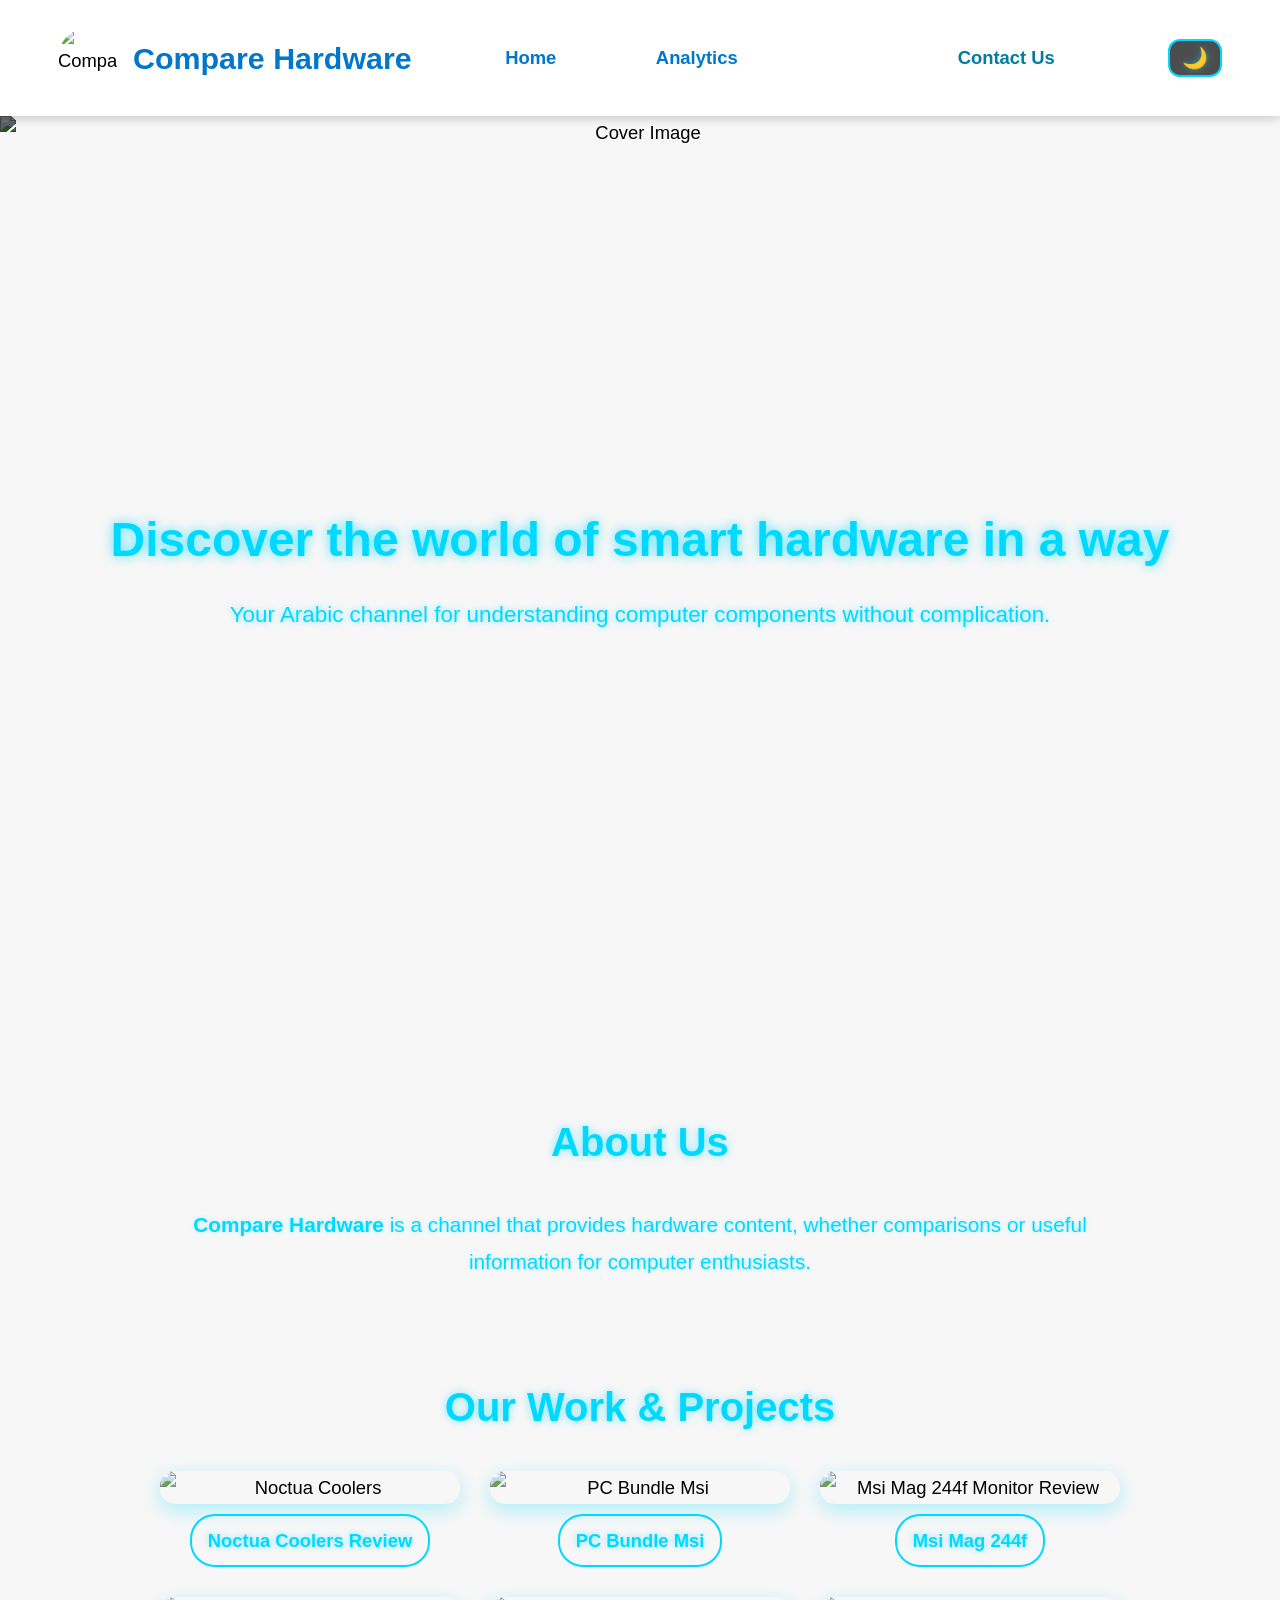
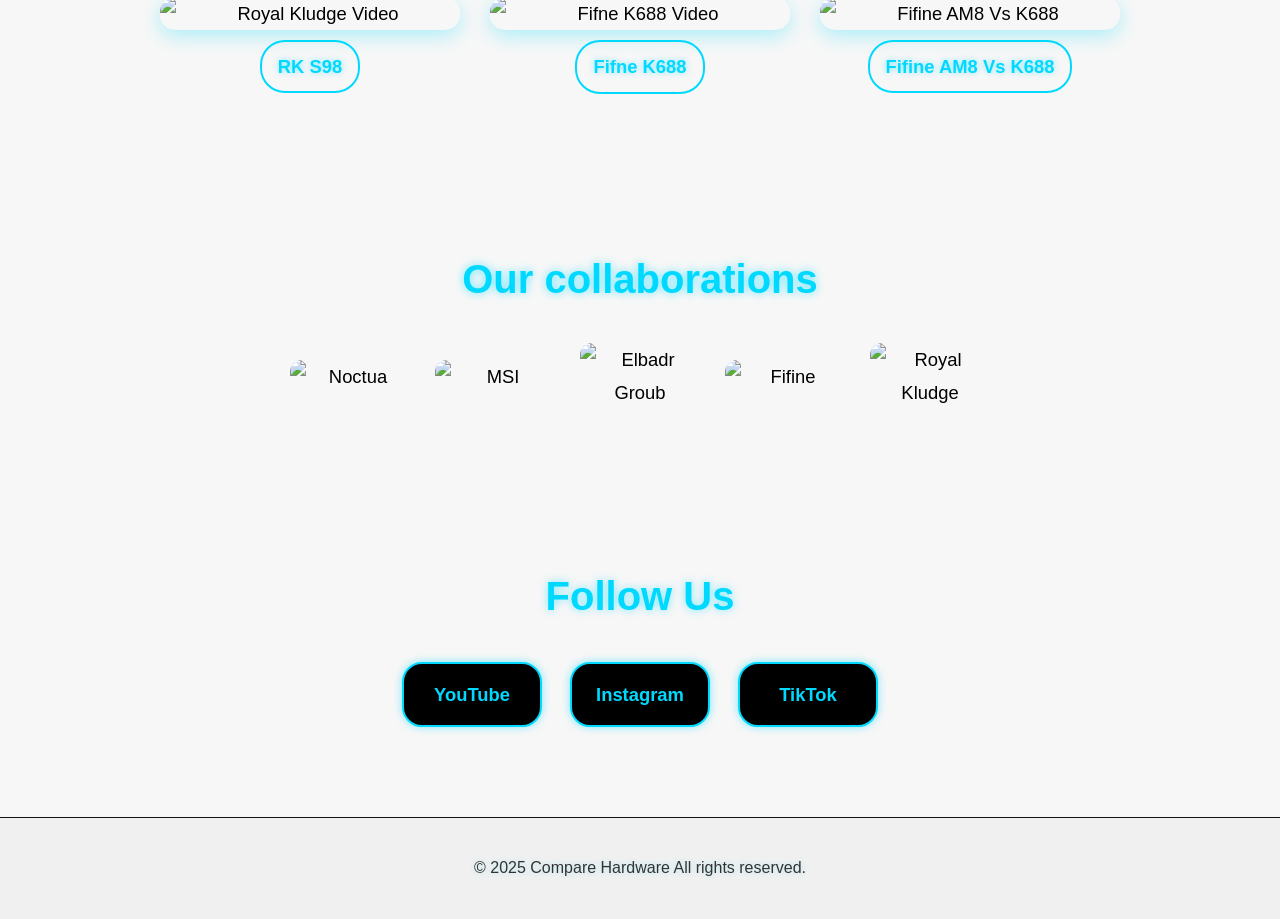
==== index.html @ 47e4a1ab "Add files via upload" ====
<!DOCTYPE html>
<html>
<head>
  <meta charset="UTF-8">
  <meta name="viewport" content="width=device-width, initial-scale=1.0">
  <title>Compare Hardware</title>
  <link rel="stylesheet" href="style.css">
  <style>
    /* Dropdown Contact Us */
    .dropdown {
      position: relative;
      display: inline-block;
      margin-left: 120px; /* نفس مسافة باقي الروابط */
    }
    .dropdown-content {
      display: none;
      position: absolute;
      background-color: rgba(0,0,0,0.85);
      min-width: 200px;
      box-shadow: 0 8px 16px rgba(0,0,0,0.4);
      border-radius: 10px;
      padding: 10px 0;
      z-index: 1000;
    }
    .dropdown-content a {
      color: #00d9ff;
      padding: 10px 20px;
      text-decoration: none;
      display: flex;
      align-items: center;
      gap: 10px;
      transition: all 0.3s ease;
    }
    .dropdown-content a:hover {
      background-color: #00d9ff;
      color: #000;
    }
    .dropdown:hover .dropdown-content {
      display: block;
    }

    /* Light / Dark Mode */
    #mode-toggle {
      cursor: pointer;
      margin-left: 20px;
      font-size: 1.3rem;
      padding: 5px 12px;
      border-radius: 12px;
      border: 2px solid #00d9ff;
      background-color: rgba(0,0,0,0.7);
      color: #00d9ff;
      transition: all 0.3s ease;
    }
    #mode-toggle:hover {
      background-color: #00d9ff;
      color: #000;
    }

    /* Light Mode Styles */
    .light-mode {
      background-color: #f7f7f7 !important;
      color: #000 !important;
    }
    .light-mode .header {
      background-color: rgba(255,255,255,0.9) !important;
      box-shadow: 0 2px 10px rgba(0,0,0,0.2);
    }
    .light-mode .header nav a {
      color: #0077cc !important;
      text-shadow: none;
    }
    .light-mode .header h1 {
      color: #0077cc !important;
      text-shadow: none;
    }
    .light-mode .dropdown-content {
      background-color: rgba(255,255,255,0.95);
    }
    .light-mode .dropdown-content a:hover {
      background-color: #0077cc;
      color: #fff;
    }
    .light-mode footer {
      background-color: #f0f0f0;
      color: #333;
    }

    /* Responsive adjustments */
    @media(max-width:768px){
      .header {
        flex-direction: column;
        gap: 15px;
        padding: 20px;
      }
      .header nav {
        display: flex;
        flex-direction: column;
        gap: 10px;
      }
      .dropdown {
        margin-left: 0;
      }
      #mode-toggle {
        margin-left: 0;
      }
    }
  </style>
</head>
<body>

<header class="header">
  <div class="logo">
    <img src="Imagess/channels4_profile.jpg" alt="Compare Hardware Logo">
    <h1>Compare Hardware</h1>
  </div>
  <nav>
    <a href="index.html">Home</a>
    <a href="analytics.html">Analytics</a>
    <div class="dropdown">
      <span class="dropbtn">Contact Us</span>
      <div class="dropdown-content">
        <a href="https://wa.me/201120597102" target="_blank">
          <img src="Imagess/pngimg.com - whatsapp_PNG6.png" alt="WhatsApp"> WhatsApp
        </a>
        <a href="mailto:magdyymaherr@gmail.com">
          <img src="Imagess/542689.png" alt="Email"> Email
        </a>
        <a href="tel:+201120597102">
          <img src="Imagess/phone-98.png" alt="Phone"> Call
        </a>
      </div>
    </div>
  </nav>
  <button id="mode-toggle" class="mode-btn">🌙</button>
</header>

<section class="hero">
  <img src="Imagess/channels4_banner.jpg" alt="Cover Image" class="cover-img">
  <div class="hero-text">
    <h2>Discover the world of smart hardware in a way</h2>
    <p>Your Arabic channel for understanding computer components without complication.</p>
  </div>
</section>

<section class="about">
  <h2>About Us</h2>
  <p>
    <strong>Compare Hardware</strong> is a channel that provides hardware content, whether comparisons or useful information for computer enthusiasts.
  </p>
</section>
<section class="projects">
  <h2>Our Work & Projects</h2>
  <div class="gallery">
    <div class="project-item">
      <img src="Imagess/حرارة-تحت-السيطرة.jpg" alt="Noctua Coolers">
      <a href="https://youtu.be/c8bX7pISLKI" target="_blank">Noctua Coolers Review</a>
    </div>
    <div class="project-item">
      <img src="Imagess/FFFF.jpg" alt="PC Bundle Msi">
      <a href="https://youtu.be/PKslaW9NR54" target="_blank">PC Bundle Msi</a>
    </div>
    <div class="project-item">
      <img src="Imagess/msi mag 244f Thumpnail 11.jpg" alt="Msi Mag 244f Monitor Review">
      <a href="https://youtu.be/Np-3DRmhLUI" target="_blank">Msi Mag 244f</a>
    </div>
    <div class="project-item">
      <img src="Imagess/maxresdefault.jpg" alt="Royal Kludge Video">
      <a href="https://youtu.be/F9cK16zt-Po" target="_blank">RK S98</a>
    </div>
    <div class="project-item">
      <img src="Imagess/maxresdefault (1).jpg" alt="Fifne K688 Video">
      <a href="https://youtu.be/rNYlW5Up06w" target="_blank">Fifne K688</a>
    </div>
      <div class="project-item">
      <img src="Imagess/Fifine thumpnail 3.jpg" alt="Fifine AM8 Vs K688">
      <a href="https://youtu.be/ByNqR_Uc88g" target="_blank">Fifine AM8 Vs K688</a>
    </div>
  </div>
</section>

<section class="sponsors">
  <h2>Our collaborations</h2>
  <div class="sponsor-logos">
    <img src="Imagess/Noctua_logo.jpg" alt="Noctua">
    <img src="Imagess/2019-msi-dragon-spirit-logo-digital_v_4c_w.png" alt="MSI">
    <img src="Imagess/271545670_3105337589732752_577-250x250.png" alt="Elbadr Groub">
    <img src="Imagess/unnamed-file.png" alt="Fifine">
    <img src="Imagess/Royal-Kludge-Logo-new.webp" alt="Royal Kludge">
  </div>
</section>

<section class="contact">
  <h2>Follow Us</h2>
  <div class="social-links">
    <a href="https://www.youtube.com/@Compare_Hardware" target="_blank">YouTube</a>
    <a href="https://www.instagram.com/compare_hardware" target="_blank">Instagram</a>
    <a href="https://www.tiktok.com/@compare_hardware" target="_blank">TikTok</a>
  </div>
</section>

<footer>
  <p>© 2025 Compare Hardware All rights reserved.</p>
</footer>

<script>
  const modeToggle = document.getElementById('mode-toggle');
  modeToggle.addEventListener('click', () => {
    document.body.classList.toggle('light-mode');
    modeToggle.textContent = document.body.classList.contains('light-mode') ? '🌞' : '🌙';
  });
  document.querySelectorAll("div").forEach((e)=>e.onclick = ()=> {if(window.location.hash) window.location.hash = ''});
</script>
<body class="light-mode">
</body>
</html>
---- style.css ----
/* ===================== عام ===================== */
* {
  margin: 0;
  padding: 0;
  box-sizing: border-box;
  font-family: "Montserrat", sans-serif;
  opacity: 0; /* عشان افكت الظهور */
  transform: translateY(20px);
  animation: fadeInUp 1s forwards;
}

body {
  background-color: #141414;
  color: #141414;
  line-height: 1.8;
  font-size: 1.15rem;
  transition: background-color 0.4s, color 0.4s;
}

/* ===================== Header ===================== */
.header {
  display: flex;
  align-items: center;
  justify-content: space-between;
  padding: 28px 58px;
  background-color: #141414;
  position: sticky;
  top: 0;
  z-index: 1000;
  box-shadow: 0 2px 10px #141414;
  flex-wrap: wrap;
}

.header .logo {
  display: flex;
  align-items: center;
  gap: 15px;
}

.header .logo img {
  width: 60px;
  height: 60px;
  border-radius: 50%;
  object-fit: cover;
}

.header h1 {
  font-weight: 800;
  font-size: 1.9rem;
  color: #00d9ff;
  text-shadow: 0 0 8px rgba(0,217,255,0.6);
}

.header nav {
  display: flex;
  align-items: center;
  gap: 100px; /* مسافة بين الروابط */
  flex-wrap: wrap;
}

.header nav a, 
.header .dropbtn {
  color: #00d9ff;
  text-decoration: none;
  font-weight: 600;
  position: relative;
  transition: color 0.3s ease;
  text-shadow: 0 0 6px rgba(0,217,255,0.6);
  cursor: pointer;
}

.header nav a::after,
.header .dropbtn::after {
  content: "";
  position: absolute;
  width: 0;
  height: 2px;
  left: 0;
  bottom: -5px;
  background-color: #00d9ff;
  transition: width 0.3s;
}

.header nav a:hover::after,
.header .dropbtn:hover::after {
  width: 100%;
}

/* ===================== Dropdown ===================== */
.dropdown {
  position: relative;
}

.dropdown-content {
  display: none;
  position: absolute;
  top: 35px;
  right: 0;
  background-color: rgba(0,0,0,0.9);
  min-width: 190px;
  border-radius: 10px;
  box-shadow: 0 4px 10px rgba(0,217,255,0.3);
  z-index: 10;
}

.dropdown-content a {
  color: #00d9ff;
  padding: 12px 16px;
  display: flex;
  align-items: center;
  text-decoration: none;
  transition: background 0.3s;
  font-weight: 500;
}

.dropdown-content a img {
  width: 20px;
  margin-right: 10px;
}

.dropdown-content a:hover {
  background-color: rgba(0,217,255,0.1);
}

.dropdown:hover .dropdown-content {
  display: block;
}

/* ===================== زر الوضع الليلي والفاتح ===================== */
.mode-btn {
  background: none;
  border: none;
  font-size: 22px;
  cursor: pointer;
  color: #00d9ff;
  text-shadow: 0 0 6px rgba(0,217,255,0.6);
  transition: transform 0.3s;
}

.mode-btn:hover {
  transform: scale(1.1);
}

/* Light Mode */
body.light-mode {
  background-color: #f9f9f9;
  color: #000;
}

body.light-mode .header {
  background-color: rgba(255,255,255,0.9);
  box-shadow: 0 2px 10px rgba(0,0,0,0.2);
}

body.light-mode .header h1 {
  color: #007ca1;
  text-shadow: none;
}

body.light-mode nav a,
body.light-mode .dropbtn {
  color: #007ca1;
  text-shadow: none;
}

body.light-mode .dropdown-content {
  background-color: #fff;
}

body.light-mode .dropdown-content a {
  color: #007ca1;
}

body.light-mode .dropdown-content a:hover {
  background-color: rgba(0,124,161,0.1);
}

/* ===================== Hero ===================== */
.hero {
  position: relative;
  height: 100vh;
  display: flex;
  justify-content: center;
  align-items: center;
  text-align: center;
  overflow: hidden;
}

.cover-img {
  width: 100vw;
  height: 100vh;
  object-fit: cover;
  filter: brightness(0.45);
  transition: transform 1.5s ease;
  animation: fadeIn 2s forwards 0.5s;
}

.hero-text {
  position: absolute;
  z-index: 2;
  padding: 0 20px;
}

.hero-text h2 {
  font-size: 3rem;
  font-weight: 800;
  color: #00d9ff;
  margin-bottom: 12px;
  text-shadow: 0 0 12px rgba(0,217,255,0.7);
}

.hero-text p {
  font-size: 1.4rem;
  color: #00d9ff;
  text-shadow: 0 0 6px rgba(0,217,255,0.5);
}

/* ===================== Home Sections ===================== */
.about, .projects, .contact {
  max-width: 1000px;
  margin: 90px auto;
  text-align: center;
  padding: 0 20px;
}

.about h2, .projects h2, .contact h2 {
  font-size: 2.5rem;
  color: #00d9ff;
  margin-bottom: 28px;
  text-shadow: 0 0 8px rgba(0,217,255,0.5);
}

.about p {
  font-size: 1.3rem;
  color: #00d9ff;
  text-shadow: 0 0 4px rgba(0,217,255,0.3);
}

/* ===================== Gallery ===================== */
.gallery {
  display: grid;
  grid-template-columns: repeat(auto-fit, minmax(300px, 1fr));
  gap: 30px;
  margin-top: 25px;
}

.gallery h3 {
  color: #00d9ff;
  text-align: center;
  font-size: 1.25rem;
  margin-bottom: 12px;
  text-shadow: 0 0 6px rgba(0,217,255,0.4);
}

.gallery img {
  width: 100%;
  border-radius: 15px;
  object-fit: cover;
  box-shadow: 0 6px 20px rgba(0,217,255,0.3);
  transition: transform 0.3s ease, box-shadow 0.3s ease;
  cursor: pointer;
  animation: fadeIn 1s forwards;
}

.gallery img:hover {
  transform: scale(1.06);
  box-shadow: 0 12px 30px rgba(0,217,255,0.6);
}

/* ===================== Projects Section ===================== */
.project-item {
  display: flex;
  flex-direction: column;
  align-items: center;
  gap: 10px;
}

.project-item a {
  color: #00d9ff;
  font-weight: 600;
  text-decoration: none;
  border: 2px solid #00d9ff;
  padding: 8px 16px;
  border-radius: 25px;
  transition: all 0.3s ease;
  text-shadow: 0 0 6px rgba(0,217,255,0.5);
}

.project-item a:hover {
  background-color: #00d9ff;
  color: #000;
}

/* ===================== Sponsors ===================== */
.sponsors {
  padding: 60px 20px;
  text-align: center;
}

.sponsors h2 {
  color: #00d9ff;
  text-align: center;
  font-size: 2.5rem;
  margin-bottom: 28px;
  text-shadow: 0 0 10px rgba(0,217,255,0.6);
}

.sponsor-logos {
  display: flex;
  justify-content: center;
  flex-wrap: wrap;
  gap: 25px;
  align-items: center;
}

.sponsor-logos img {
  width: 120px;
  border-radius: 12px;
  object-fit: contain;
  cursor: pointer;
  transition: transform 0.3s ease, box-shadow 0.3s ease;
  animation: fadeIn 1s forwards 0.3s;
}

.sponsor-logos img:hover {
  transform: scale(1.1);
  box-shadow: 0 10px 30px rgba(0,217,255,0.6);
}

/* ===================== Analytics ===================== */
.analytics {
  max-width: 1000px;
  margin: 80px auto;
  padding: 0 20px;
}

.analytics h2 {
  font-size: 3.6rem;
  color: #00d9ff;
  text-align: center;
  margin-bottom: 35px;
  text-shadow: 0 0 10px rgba(0,217,255,0.6);
}

.stats {
  display: flex;
  flex-wrap: wrap;
  justify-content: center;
  gap: 35px;
}

.stats .gallery {
  display: flex;
  flex-direction: column;
  align-items: center;
  gap: 15px;
}

.stats .gallery h3 {
  font-size: 1.8rem;
  text-shadow: 0 0 6px rgba(0,217,255,0.5);
}

.stats .gallery img {
  width: 500px;
  border-radius: 12px;
  box-shadow: 0 6px 20px rgba(0,217,255,0.4);
  transition: transform 0.3s ease, box-shadow 0.3s ease;
  cursor: pointer;
  animation: fadeIn 1s forwards 0.5s;
}

.stats .gallery img:hover {
  transform: scale(1.05);
  box-shadow: 0 12px 30px rgba(0,217,255,0.7);
}

/* ===================== Lightbox ===================== */
.gallery img, .stats .gallery img, .sponsor-logos img {
  cursor: pointer;
  transition: all 0.3s ease;
}

.lightbox {
  position: fixed;
  display: none;
  top: 0; left: 0;
  width: 100%;
  height: 100%;
  background: rgba(0,0,0,0.85);
  justify-content: center;
  align-items: center;
  z-index: 2000;
  padding: 20px;
}

.lightbox img {
  max-width: 90%;
  max-height: 90%;
  border-radius: 12px;
  align-self: flex-start;
}

.lightbox:target {
  display: flex;
}

/* ===================== Social Links ===================== */
.social-links {
  display: flex;
  justify-content: center;
  flex-wrap: wrap;
  gap: 28px;
  margin-top: 30px;
}

.social-links a {
  display: flex;
  align-items: center;
  justify-content: center;
  min-width: 140px;
  padding: 14px 24px;
  color: #00d9ff;
  text-decoration: none;
  font-weight: 600;
  border: 2px solid #00d9ff;
  border-radius: 20px;
  background-color: rgb(0, 0, 0);
  transition: all 0.4s ease;
  box-shadow: 0 0 8px rgba(0,217,255,0.5);
  opacity: 0;
  transform: translateY(20px);
  animation: fadeInBox 0.8s forwards;
}

.social-links a:hover {
  background-color: #00d9ff;
  color: #000;
  box-shadow: 0 0 20px rgba(0,217,255,0.9);
  transform: scale(1.08);
}

/* Fade in boxes animation with slight stagger */
.social-links a:nth-child(1){ animation-delay: 0.3s; }
.social-links a:nth-child(2){ animation-delay: 0.5s; }
.social-links a:nth-child(3){ animation-delay: 0.7s; }
.social-links a:nth-child(4){ animation-delay: 0.9s; }

@keyframes fadeInBox {
  0% { opacity: 0; transform: translateY(20px); }
  60% { opacity: 1; transform: translateY(-5px); }
  100% { opacity: 1; transform: translateY(0); }
}

/* ===================== Footer ===================== */
footer {
  text-align: center;
  padding: 36px;
  background-color: #000;
  border-top: 1px solid #141414;
  font-size: 1rem;
  color: #444444;
  text-shadow: 0 0 6px rgba(0,217,255,0.3);
}

/* ===================== Animations ===================== */
@keyframes fadeInUp {
  to {
    opacity: 1;
    transform: translateY(0);
  }
}

@keyframes fadeIn {
  to { opacity: 1; transform: translateY(0);}
}

/* ===================== تجاوب ===================== */
@media(max-width:1024px){
  .stats .gallery img { max-width: 450px; }
  .sponsor-logos img { width: 150px; }
}

@media(max-width:768px){
  .stats .gallery img { max-width: 320px; }
  .stats .gallery h3 { font-size: 1.55rem; }
  .analytics h2 { font-size: 3rem; }
  .sponsor-logos img { width: 120px; }
  .hero-text h2 { font-size: 2.4rem; }
  .hero-text p { font-size: 1.2rem; }
  .gallery { grid-template-columns: repeat(auto-fit,minmax(220px,1fr)); }
  .stats { gap: 25px; }
  .header nav { gap: 20px; justify-content: center; margin-top: 10px; }
}
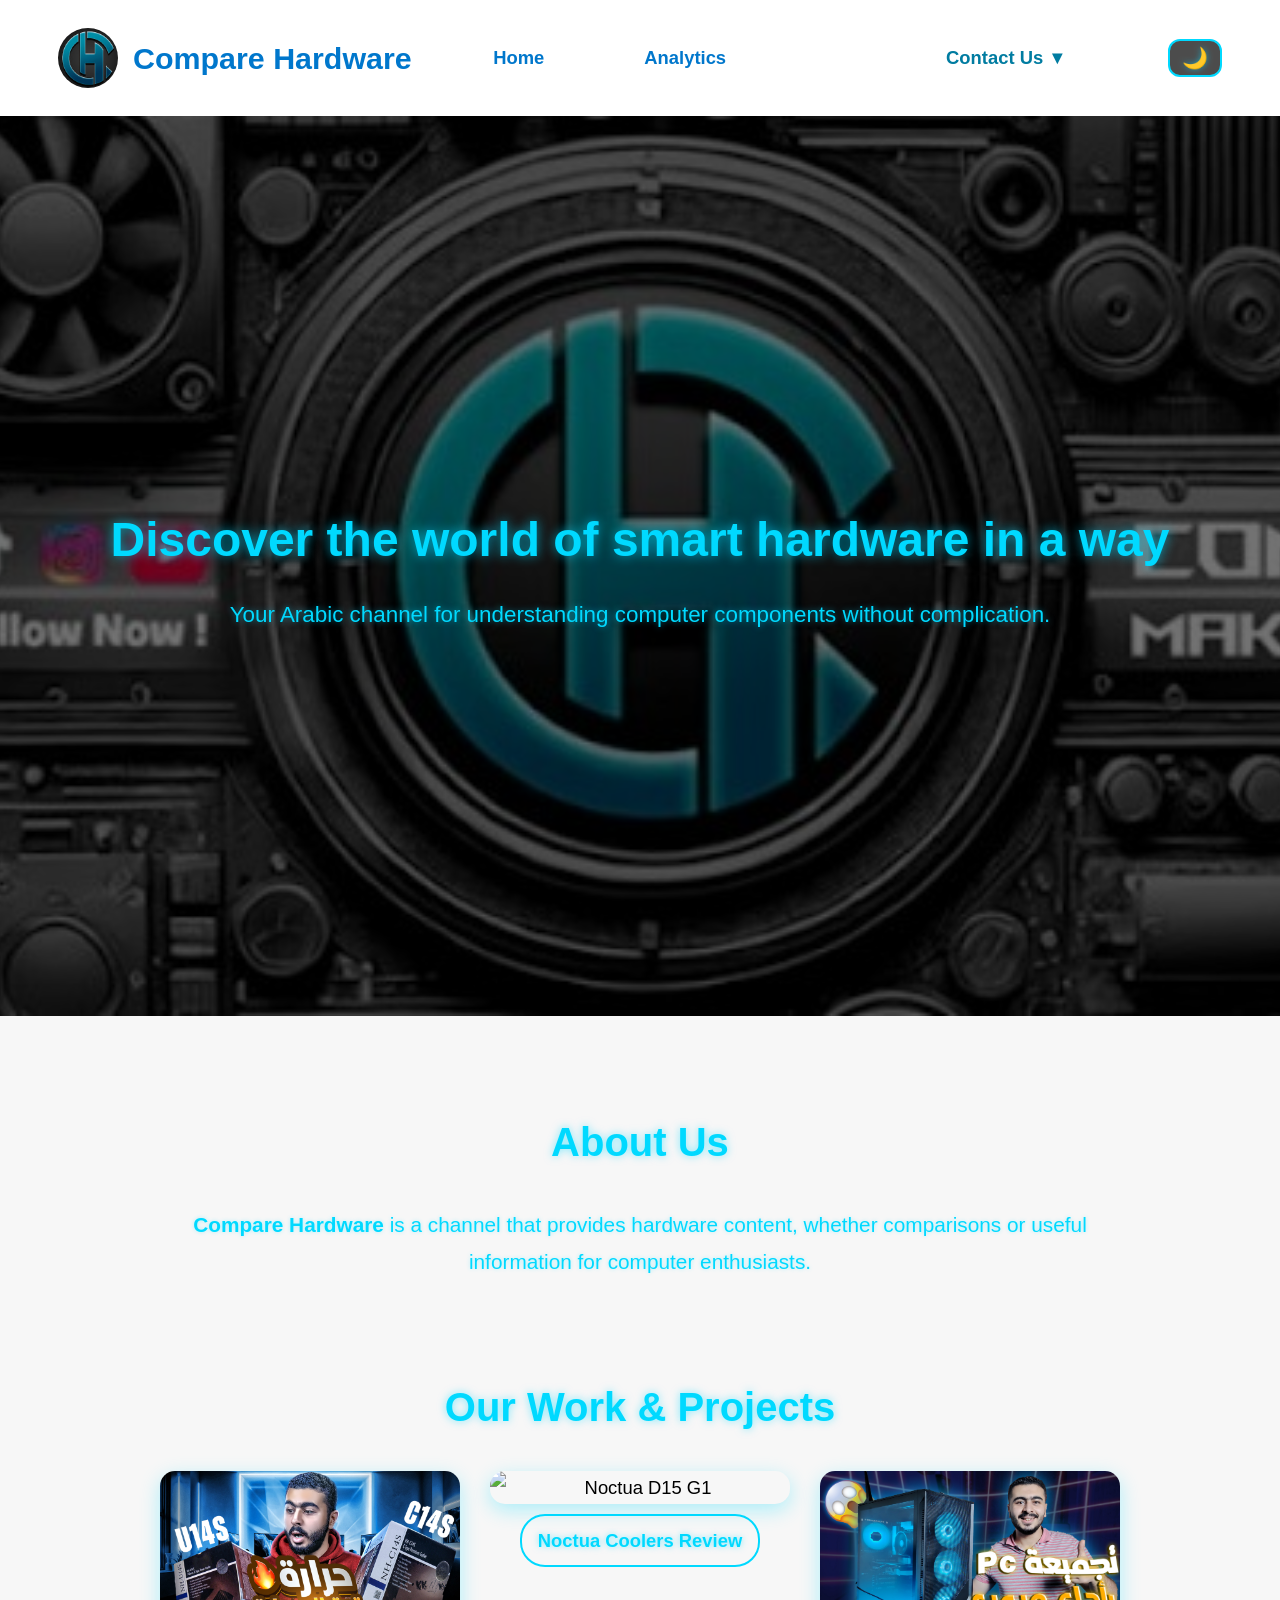
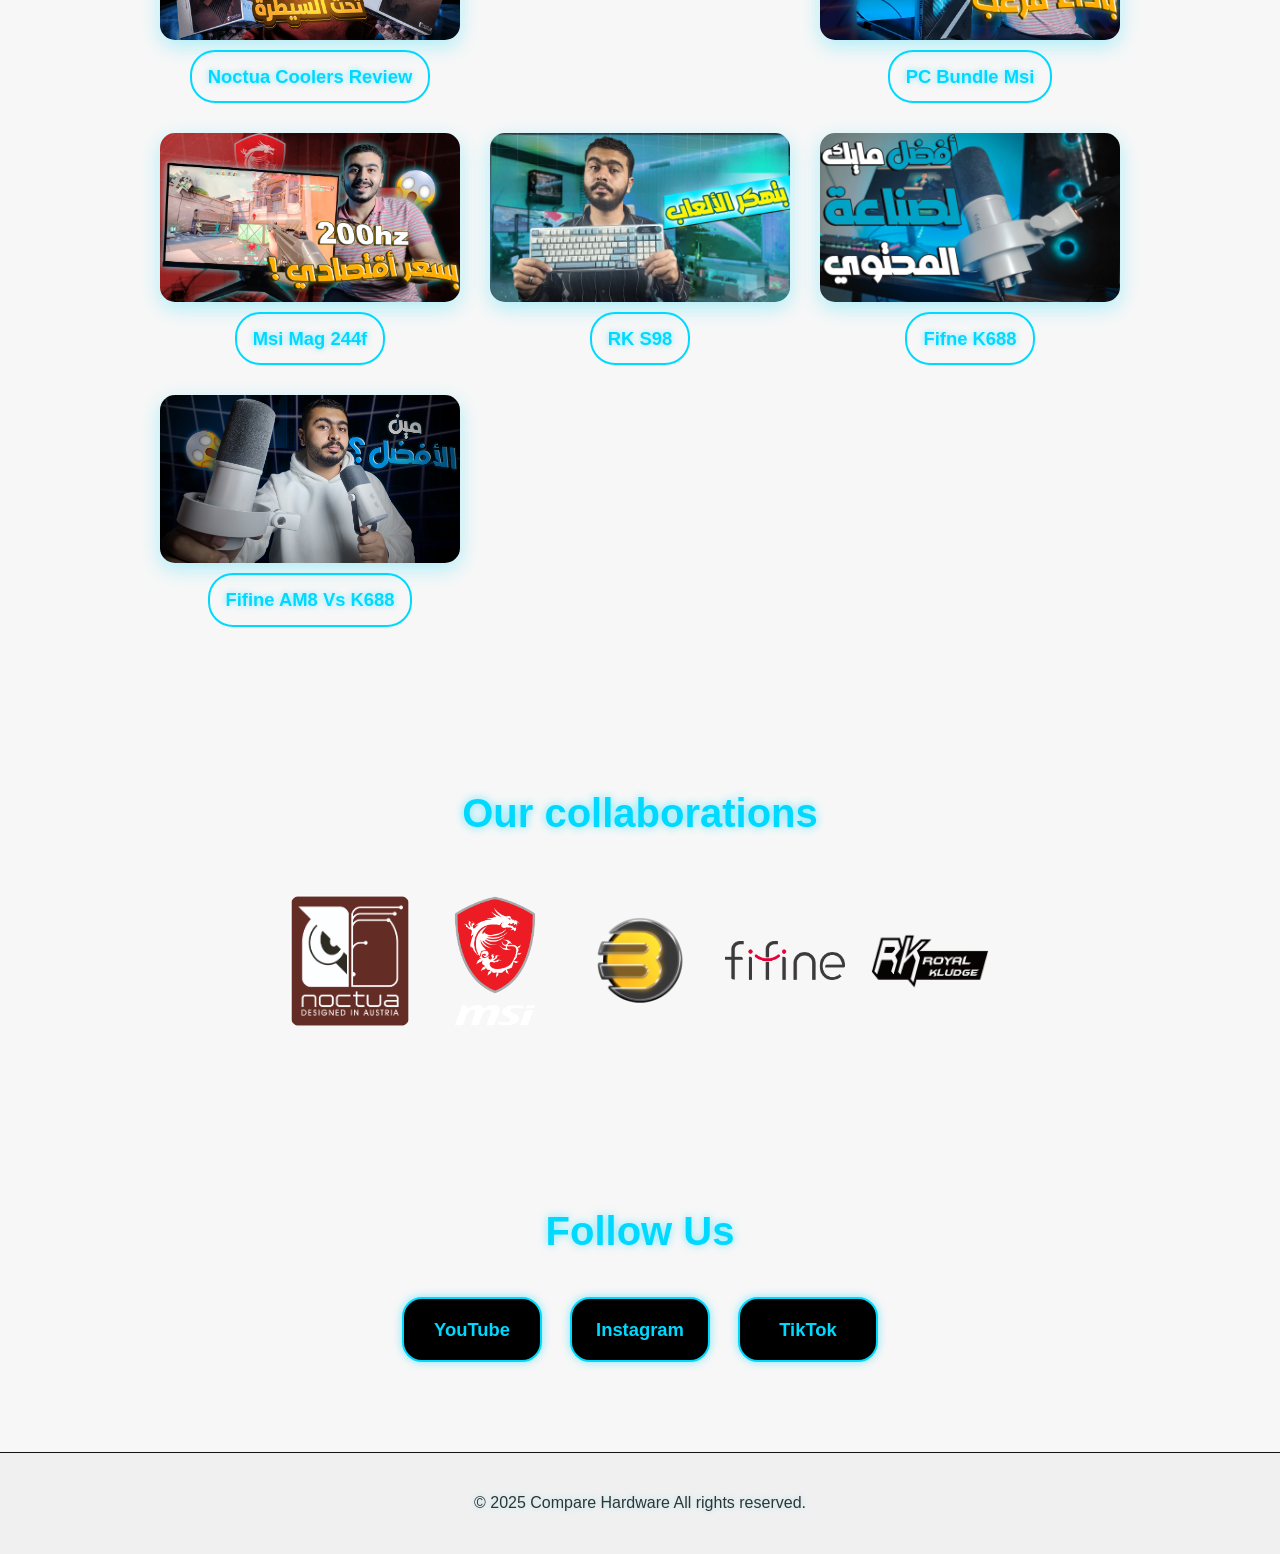
==== commit 8903c1db: "Add files via upload" ====
--- a/index.html
+++ b/index.html
@@ -116,17 +116,17 @@
   <nav>
     <a href="index.html">Home</a>
     <a href="analytics.html">Analytics</a>
-    <div class="dropdown">
-      <span class="dropbtn">Contact Us</span>
+<div class="dropdown">
+      <span class="dropbtn">Contact Us ▼</span>
       <div class="dropdown-content">
         <a href="https://wa.me/201120597102" target="_blank">
-          <img src="Imagess/pngimg.com - whatsapp_PNG6.png" alt="WhatsApp"> WhatsApp
+          <img src="Imagess/pngimg.com - whatsapp_PNG6.png" alt="WhatsApp" width="20"> WhatsApp
         </a>
         <a href="mailto:magdyymaherr@gmail.com">
-          <img src="Imagess/542689.png" alt="Email"> Email
+          <img src="Imagess/542689.png" alt="Email" width="20"> Email
         </a>
         <a href="tel:+201120597102">
-          <img src="Imagess/phone-98.png" alt="Phone"> Call
+          <img src="Imagess/phone-98.png" alt="Phone" width="20"> Call
         </a>
       </div>
     </div>
@@ -152,8 +152,12 @@
   <h2>Our Work & Projects</h2>
   <div class="gallery">
     <div class="project-item">
-      <img src="Imagess/حرارة-تحت-السيطرة.jpg" alt="Noctua Coolers">
+      <img src="Imagess/حرارة-تحت-السيطرة.jpg" alt="Noctua U14S & C14S">
       <a href="https://youtu.be/c8bX7pISLKI" target="_blank">Noctua Coolers Review</a>
+    </div>
+      <div class="project-item">
+      <img src="Imagess/thumbnail ي.jpg" alt="Noctua D15 G1">
+      <a href="https://youtu.be/qn8TLXRzlqY" target="_blank">Noctua Coolers Review</a>
     </div>
     <div class="project-item">
       <img src="Imagess/FFFF.jpg" alt="PC Bundle Msi">
--- a/style.css
+++ b/style.css
@@ -24,7 +24,6 @@
   justify-content: space-between;
   padding: 28px 58px;
   background-color: #141414;
-  position: sticky;
   top: 0;
   z-index: 1000;
   box-shadow: 0 2px 10px #141414;
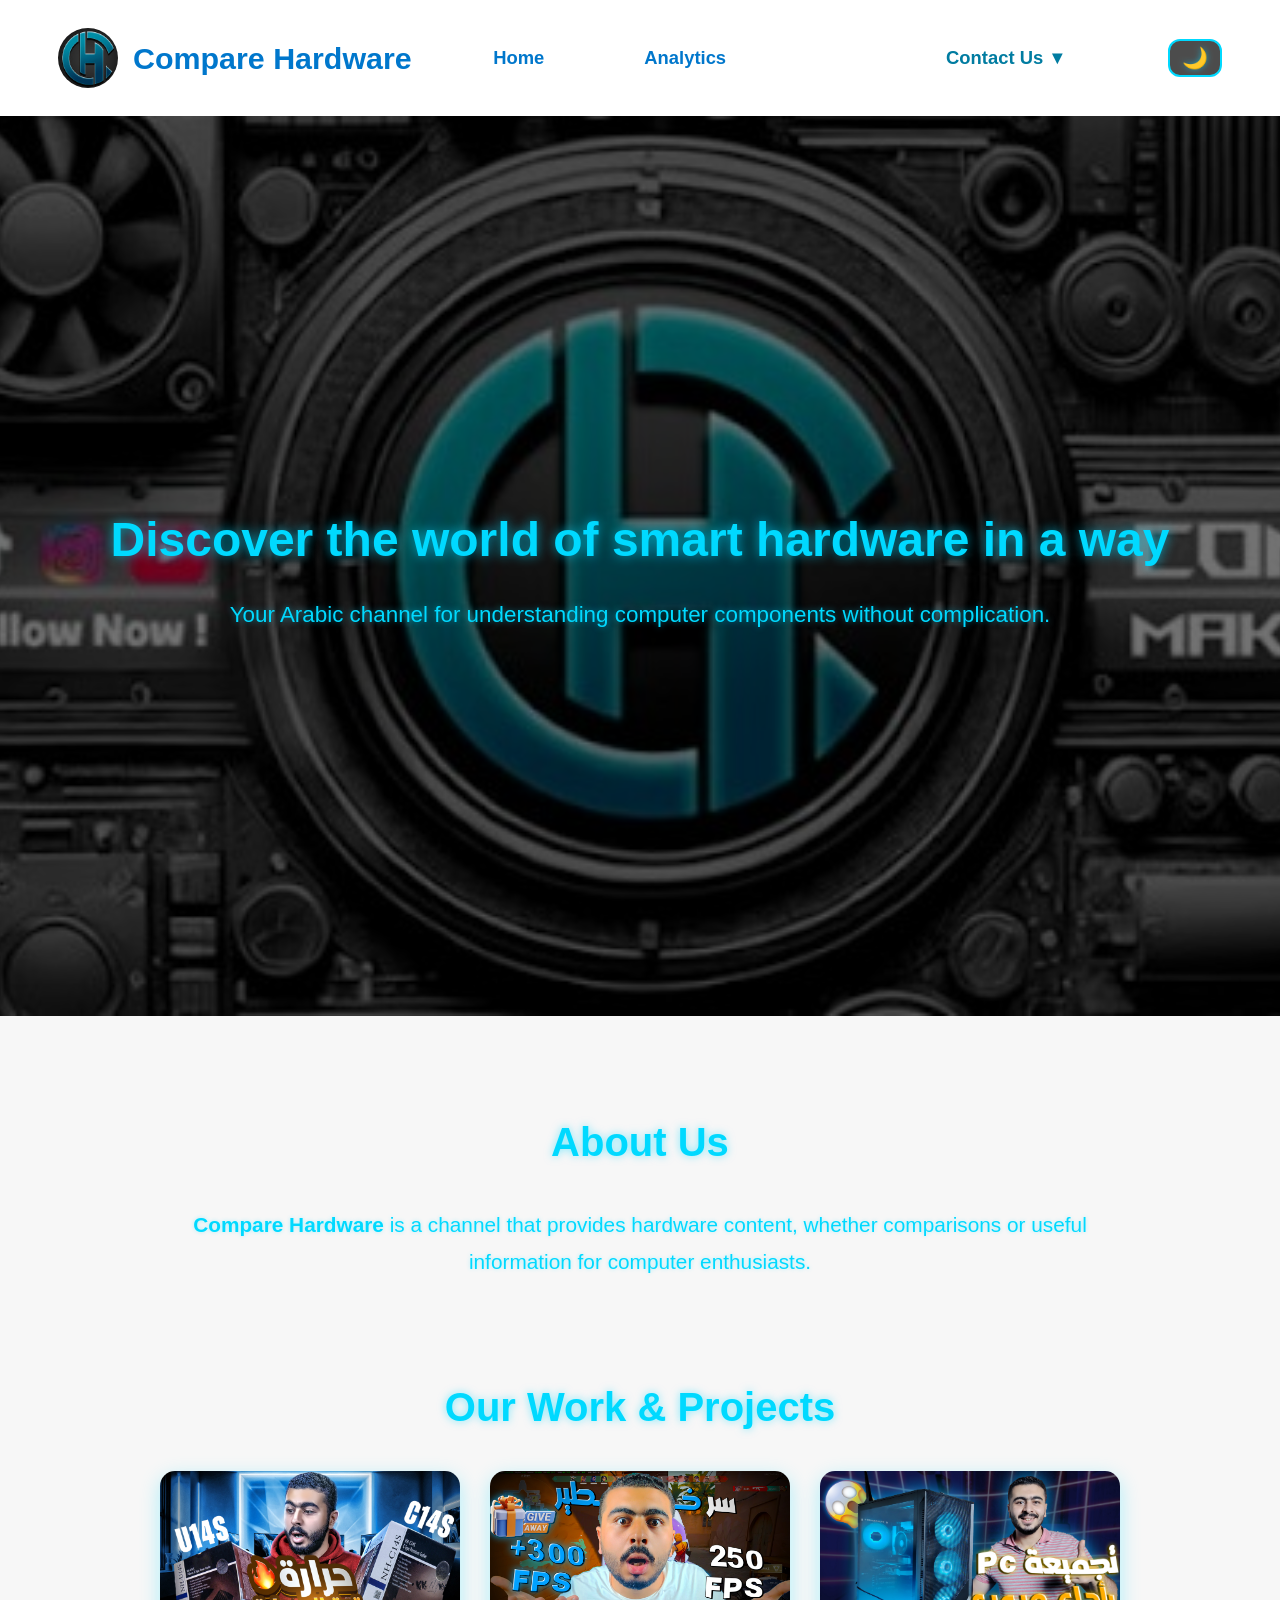
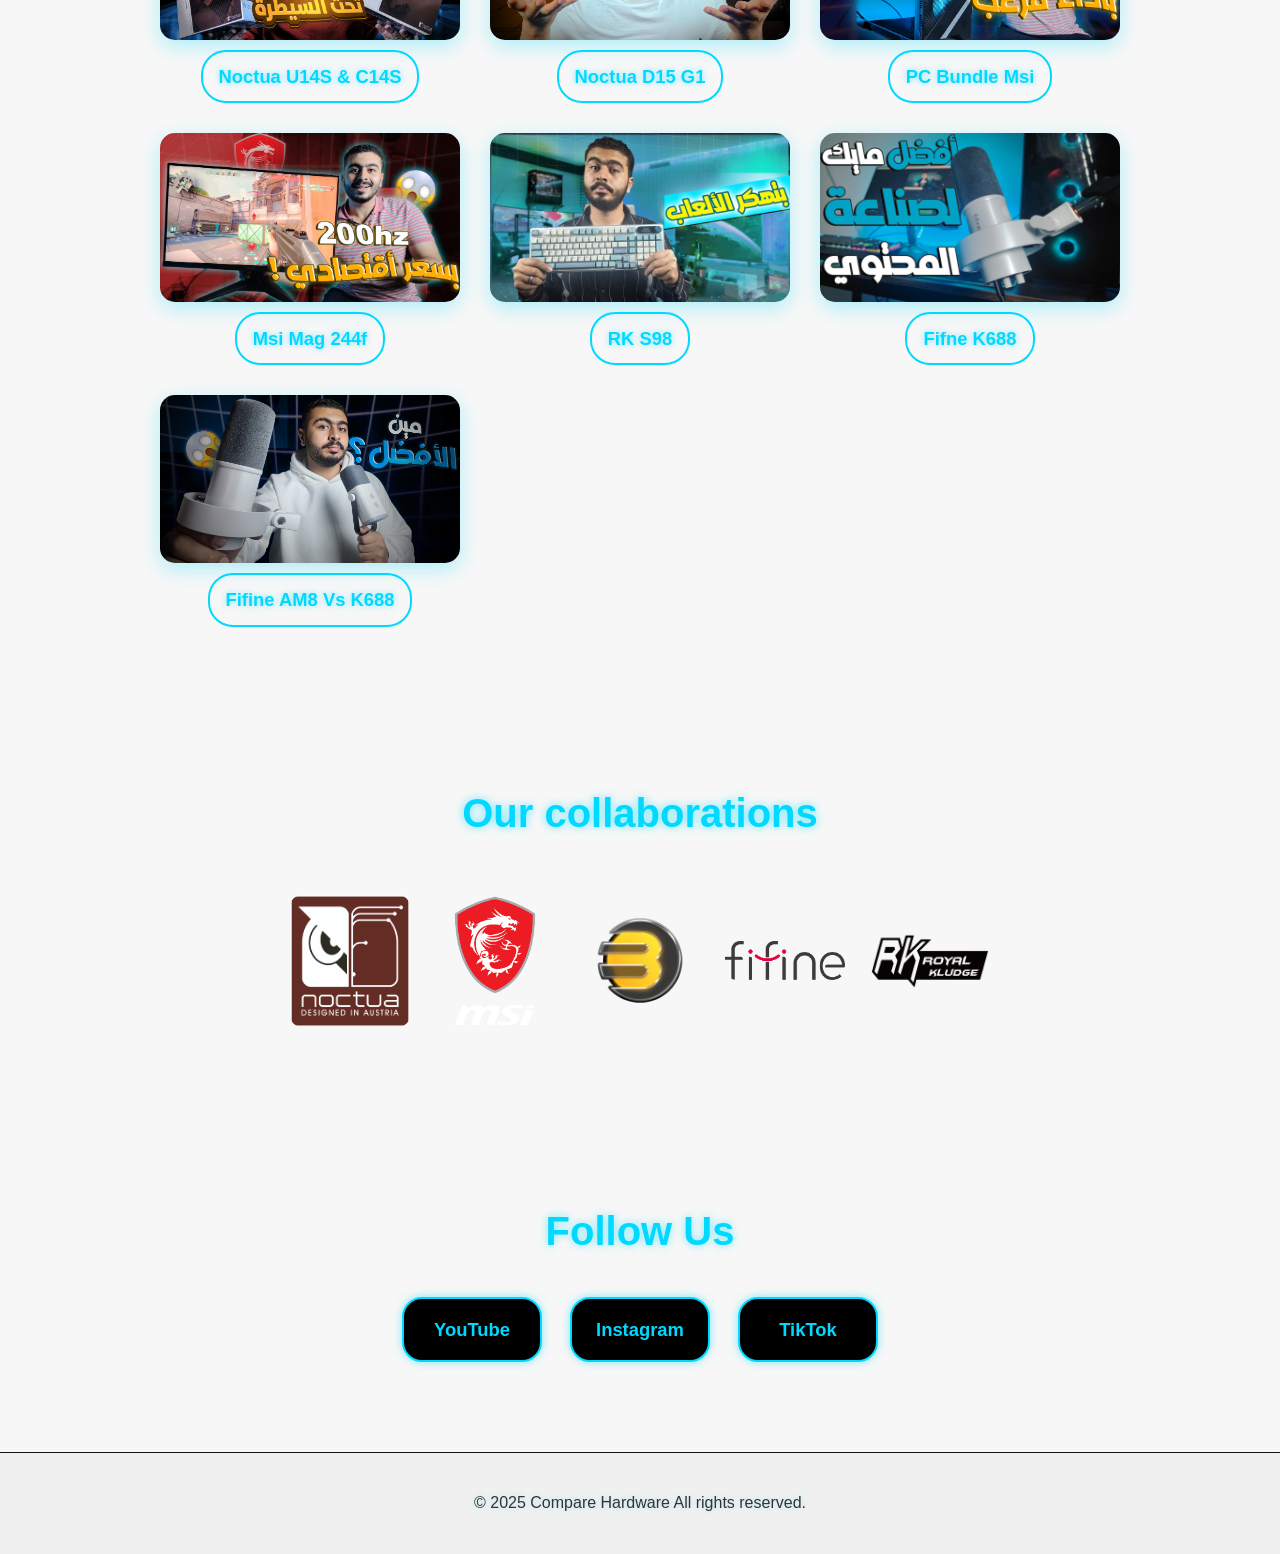
==== commit c2a23c51: "Add files via upload" ====
--- a/index.html
+++ b/index.html
@@ -152,15 +152,15 @@
   <h2>Our Work & Projects</h2>
   <div class="gallery">
     <div class="project-item">
-      <img src="Imagess/حرارة-تحت-السيطرة.jpg" alt="Noctua U14S & C14S">
-      <a href="https://youtu.be/c8bX7pISLKI" target="_blank">Noctua Coolers Review</a>
+      <img src="Imagess/حرارة-تحت-السيطرة.jpg" alt="Noctua U14S & C14S Review">
+      <a href="https://youtu.be/c8bX7pISLKI" target="_blank">Noctua U14S & C14S</a>
     </div>
       <div class="project-item">
-      <img src="Imagess/thumbnail ي.jpg" alt="Noctua D15 G1">
-      <a href="https://youtu.be/qn8TLXRzlqY" target="_blank">Noctua Coolers Review</a>
-    </div>
-    <div class="project-item">
-      <img src="Imagess/FFFF.jpg" alt="PC Bundle Msi">
+      <img src="Imagess/thumbnail ي.jpg" alt="Noctua D15 G1 Review">
+      <a href="https://youtu.be/qn8TLXRzlqY" target="_blank">Noctua D15 G1</a>
+    </div>
+    <div class="project-item">
+      <img src="Imagess/FFFF.jpg" alt="PC Bundle Msi Review">
       <a href="https://youtu.be/PKslaW9NR54" target="_blank">PC Bundle Msi</a>
     </div>
     <div class="project-item">
@@ -168,11 +168,11 @@
       <a href="https://youtu.be/Np-3DRmhLUI" target="_blank">Msi Mag 244f</a>
     </div>
     <div class="project-item">
-      <img src="Imagess/maxresdefault.jpg" alt="Royal Kludge Video">
+      <img src="Imagess/maxresdefault.jpg" alt="Royal Kludge S98 Review">
       <a href="https://youtu.be/F9cK16zt-Po" target="_blank">RK S98</a>
     </div>
     <div class="project-item">
-      <img src="Imagess/maxresdefault (1).jpg" alt="Fifne K688 Video">
+      <img src="Imagess/maxresdefault (1).jpg" alt="Fifne K688 Review">
       <a href="https://youtu.be/rNYlW5Up06w" target="_blank">Fifne K688</a>
     </div>
       <div class="project-item">
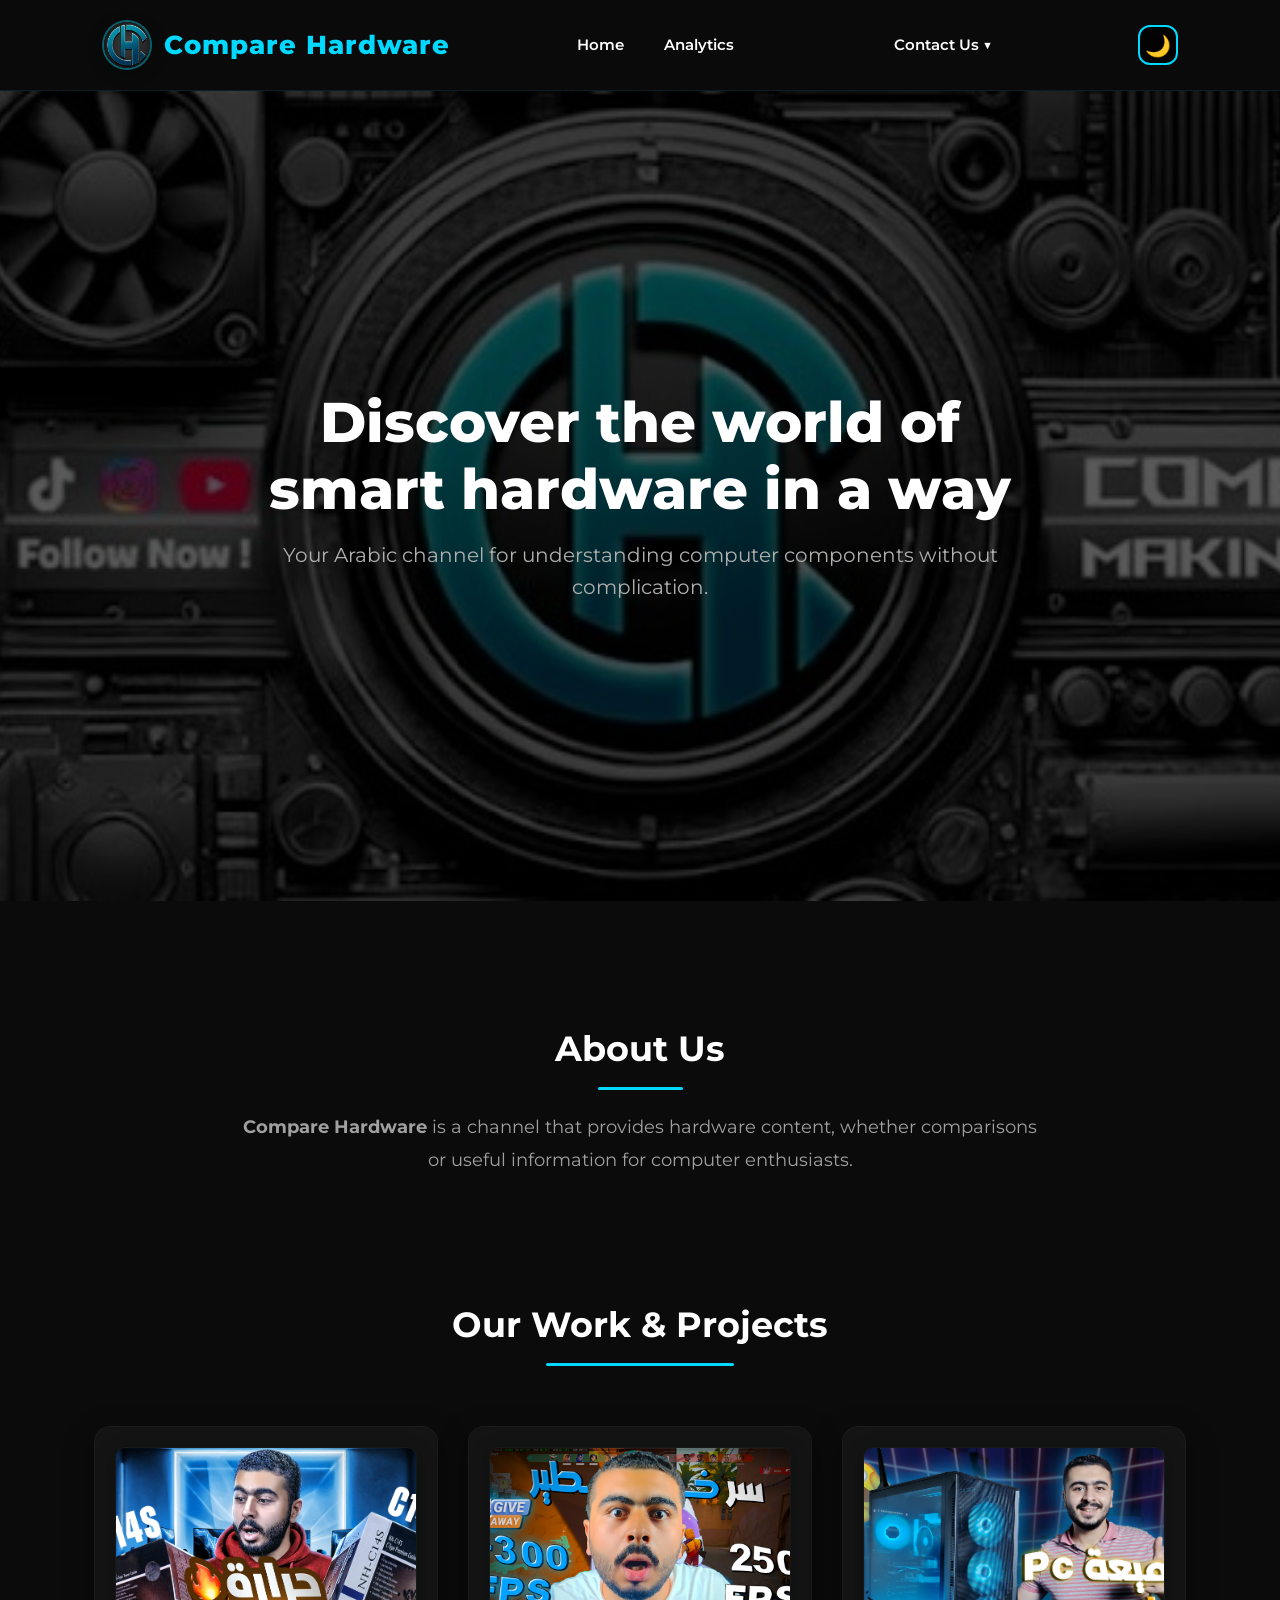
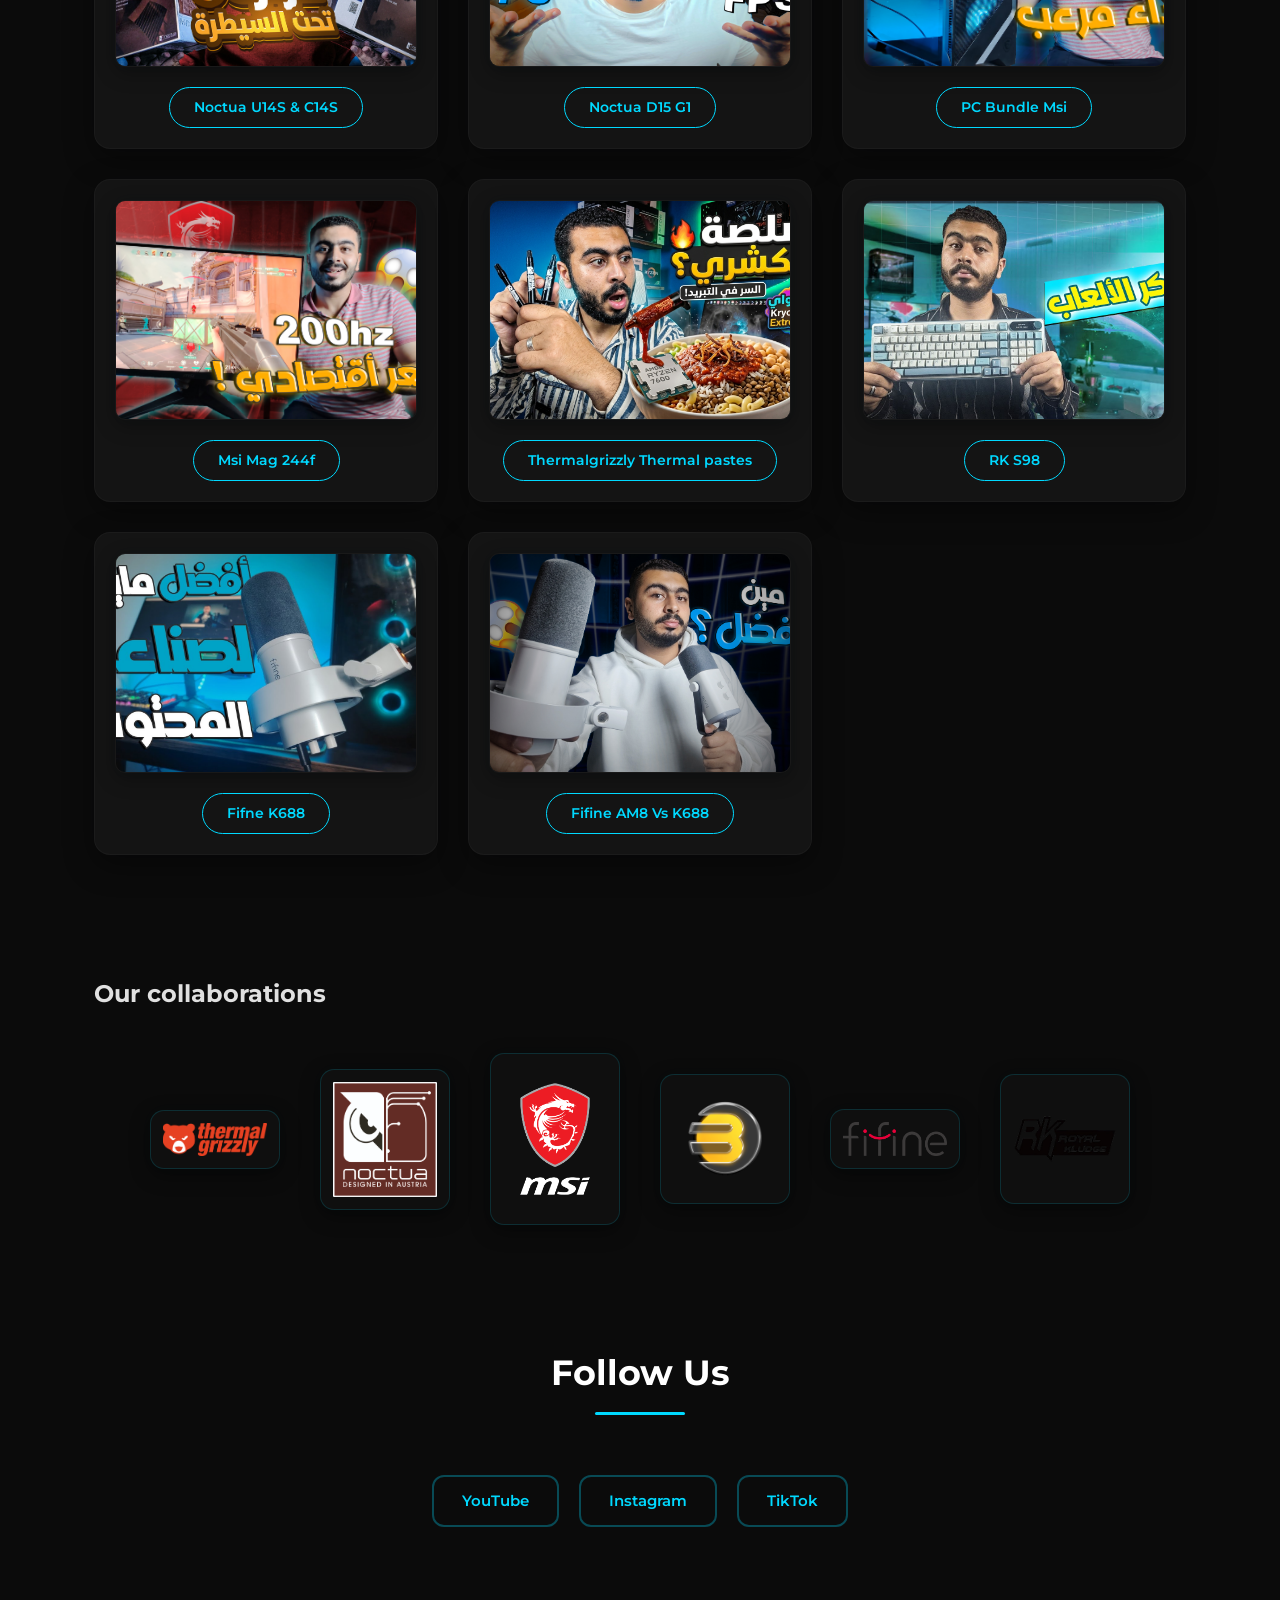
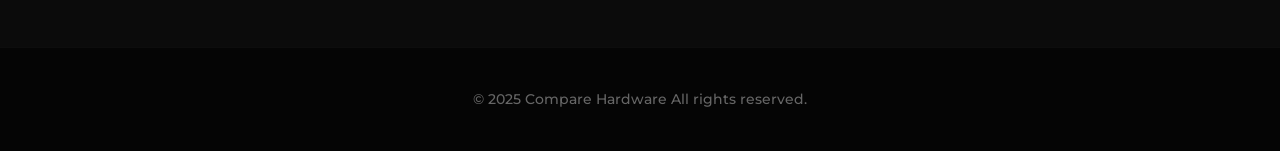
==== commit 8db59e85: "Add files via upload" ====
--- a/index.html
+++ b/index.html
@@ -107,6 +107,12 @@
   </style>
 </head>
 <body>
+  <script>
+    /* منع الوميض: فحص الثيم وتطبيقه فوراً قبل رندر عناصر الصفحة */
+    if (localStorage.getItem("theme") === "light") {
+      document.body.classList.add("light-mode");
+    }
+  </script>
 
 <header class="header">
   <div class="logo">
@@ -116,7 +122,7 @@
   <nav>
     <a href="index.html">Home</a>
     <a href="analytics.html">Analytics</a>
-<div class="dropdown">
+    <div class="dropdown">
       <span class="dropbtn">Contact Us ▼</span>
       <div class="dropdown-content">
         <a href="https://wa.me/201120597102" target="_blank">
@@ -148,6 +154,7 @@
     <strong>Compare Hardware</strong> is a channel that provides hardware content, whether comparisons or useful information for computer enthusiasts.
   </p>
 </section>
+
 <section class="projects">
   <h2>Our Work & Projects</h2>
   <div class="gallery">
@@ -155,7 +162,7 @@
       <img src="Imagess/حرارة-تحت-السيطرة.jpg" alt="Noctua U14S & C14S Review">
       <a href="https://youtu.be/c8bX7pISLKI" target="_blank">Noctua U14S & C14S</a>
     </div>
-      <div class="project-item">
+    <div class="project-item">
       <img src="Imagess/thumbnail ي.jpg" alt="Noctua D15 G1 Review">
       <a href="https://youtu.be/qn8TLXRzlqY" target="_blank">Noctua D15 G1</a>
     </div>
@@ -168,6 +175,10 @@
       <a href="https://youtu.be/Np-3DRmhLUI" target="_blank">Msi Mag 244f</a>
     </div>
     <div class="project-item">
+      <img src="Imagess/thumbnail.png" alt="Thermalgrizzly Thermal Pastes Reviews">
+      <a href="https://youtu.be/ZjKkWoNNhyQ" target="_blank">Thermalgrizzly Thermal pastes</a>
+    </div>
+    <div class="project-item">
       <img src="Imagess/maxresdefault.jpg" alt="Royal Kludge S98 Review">
       <a href="https://youtu.be/F9cK16zt-Po" target="_blank">RK S98</a>
     </div>
@@ -175,7 +186,7 @@
       <img src="Imagess/maxresdefault (1).jpg" alt="Fifne K688 Review">
       <a href="https://youtu.be/rNYlW5Up06w" target="_blank">Fifne K688</a>
     </div>
-      <div class="project-item">
+    <div class="project-item">
       <img src="Imagess/Fifine thumpnail 3.jpg" alt="Fifine AM8 Vs K688">
       <a href="https://youtu.be/ByNqR_Uc88g" target="_blank">Fifine AM8 Vs K688</a>
     </div>
@@ -185,6 +196,7 @@
 <section class="sponsors">
   <h2>Our collaborations</h2>
   <div class="sponsor-logos">
+    <img src="Imagess/ThermalGrizzly_Logo_Orange_EN.png" alt="Thermalgrizzly">
     <img src="Imagess/Noctua_logo.jpg" alt="Noctua">
     <img src="Imagess/2019-msi-dragon-spirit-logo-digital_v_4c_w.png" alt="MSI">
     <img src="Imagess/271545670_3105337589732752_577-250x250.png" alt="Elbadr Groub">
@@ -207,13 +219,32 @@
 </footer>
 
 <script>
-  const modeToggle = document.getElementById('mode-toggle');
-  modeToggle.addEventListener('click', () => {
-    document.body.classList.toggle('light-mode');
-    modeToggle.textContent = document.body.classList.contains('light-mode') ? '🌞' : '🌙';
+  document.addEventListener("DOMContentLoaded", () => {
+    const modeToggle = document.getElementById('mode-toggle');
+    const body = document.body;
+
+    // ضبط إيموجي الزرار بشكل صحيح بناءً على الوضع الحالي المخزن عند التحميل
+    if (body.classList.contains('light-mode')) {
+      modeToggle.textContent = '🌞';
+    } else {
+      modeToggle.textContent = '🌙';
+    }
+
+    // تشغيل التبديل والحفظ الفوري بالاختيار الجديد
+    modeToggle.addEventListener('click', () => {
+      body.classList.toggle('light-mode');
+      
+      if (body.classList.contains('light-mode')) {
+        modeToggle.textContent = '🌞';
+        localStorage.setItem("theme", "light");
+      } else {
+        modeToggle.textContent = '🌙';
+        localStorage.setItem("theme", "dark");
+      }
+    });
   });
-  document.querySelectorAll("div").forEach((e)=>e.onclick = ()=> {if(window.location.hash) window.location.hash = ''});
+
+  document.querySelectorAll("div").forEach((e) => e.onclick = () => { if (window.location.hash) window.location.hash = '' });
 </script>
-<body class="light-mode">
 </body>
 </html>
--- a/style.css
+++ b/style.css
@@ -1,71 +1,109 @@
-/* ===================== عام ===================== */
+/* ===================== الإعدادات العامة والخطوط ===================== */
+@import url('https://fonts.googleapis.com/css2?family=Montserrat:wght@400;500;600;700;800&display=swap');
+
 * {
   margin: 0;
   padding: 0;
   box-sizing: border-box;
   font-family: "Montserrat", sans-serif;
-  opacity: 0; /* عشان افكت الظهور */
-  transform: translateY(20px);
-  animation: fadeInUp 1s forwards;
+}
+
+html {
+  scroll-behavior: smooth;
 }
 
 body {
-  background-color: #141414;
-  color: #141414;
-  line-height: 1.8;
-  font-size: 1.15rem;
-  transition: background-color 0.4s, color 0.4s;
-}
-
-/* ===================== Header ===================== */
+  background-color: #0b0b0b; 
+  color: #e0e0e0; 
+  line-height: 1.6;
+  font-size: 1rem;
+  overflow-x: hidden;
+  transition: background-color 0.4s cubic-bezier(0.4, 0, 0.2, 1), color 0.4s cubic-bezier(0.4, 0, 0.2, 1);
+}
+
+/* ===================== الهيدر ولوجو القناة (Header & Channel Logo) ===================== */
 .header {
   display: flex;
   align-items: center;
   justify-content: space-between;
-  padding: 28px 58px;
-  background-color: #141414;
+  padding: 20px 8%;
+  background-color: rgba(11, 11, 11, 0.85);
+  position: sticky;
   top: 0;
   z-index: 1000;
-  box-shadow: 0 2px 10px #141414;
-  flex-wrap: wrap;
+  backdrop-filter: blur(12px); 
+  -webkit-backdrop-filter: blur(12px);
+  border-bottom: 1px solid rgba(0, 217, 255, 0.1);
+  transition: all 0.3s ease;
 }
 
 .header .logo {
   display: flex;
   align-items: center;
-  gap: 15px;
-}
-
+  gap: 12px;
+}
+
+/* [تعديل] إضافة الأنيميشن والـ Deep Glow للوجو القناة في الهيدر */
 .header .logo img {
-  width: 60px;
-  height: 60px;
+  width: 50px;
+  height: 50px;
   border-radius: 50%;
   object-fit: cover;
+  border: 2px solid rgba(0, 217, 255, 0.4);
+  background-color: rgba(255, 255, 255, 0.02);
+  box-shadow: 0 4px 15px rgba(0, 0, 0, 0.3), 0 0 15px rgba(0, 217, 255, 0.03);
+  /* أنيميشن بريميوم مرن عند التحويم */
+  transition: transform 0.4s cubic-bezier(0.175, 0.885, 0.32, 1.275), box-shadow 0.4s ease, border-color 0.4s ease;
+}
+
+.header .logo img:hover {
+  transform: translateY(-3px) scale(1.08);
+  border-color: rgba(0, 217, 255, 1);
+  background-color: rgba(0, 217, 255, 0.05);
+  box-shadow: 0 8px 25px rgba(0, 217, 255, 0.3), 0 0 25px rgba(0, 217, 255, 0.15);
+}
+
+body.light-mode .header .logo img {
+  border-color: rgba(0, 124, 161, 0.4);
+  box-shadow: 0 4px 15px rgba(0, 0, 0, 0.05), 0 0 15px rgba(0, 124, 161, 0.02);
+}
+
+body.light-mode .header .logo img:hover {
+  border-color: rgba(0, 124, 161, 1);
+  background-color: rgba(0, 124, 161, 0.05);
+  box-shadow: 0 8px 25px rgba(0, 124, 161, 0.2), 0 0 25px rgba(0, 124, 161, 0.1);
 }
 
 .header h1 {
   font-weight: 800;
-  font-size: 1.9rem;
+  font-size: 1.6rem;
   color: #00d9ff;
-  text-shadow: 0 0 8px rgba(0,217,255,0.6);
+  letter-spacing: 1px;
 }
 
 .header nav {
   display: flex;
   align-items: center;
-  gap: 100px; /* مسافة بين الروابط */
-  flex-wrap: wrap;
+  gap: 40px; 
 }
 
 .header nav a, 
 .header .dropbtn {
-  color: #00d9ff;
+  color: #ffffff;
   text-decoration: none;
   font-weight: 600;
+  font-size: 0.95rem;
   position: relative;
+  padding: 8px 0;
   transition: color 0.3s ease;
-  text-shadow: 0 0 6px rgba(0,217,255,0.6);
   cursor: pointer;
+  background: none;
+  border: none;
+}
+
+.header nav a:hover,
+.header .dropbtn:hover {
+  color: #00d9ff;
 }
 
 .header nav a::after,
@@ -75,9 +113,9 @@
   width: 0;
   height: 2px;
   left: 0;
-  bottom: -5px;
+  bottom: 0;
   background-color: #00d9ff;
-  transition: width 0.3s;
+  transition: width 0.3s cubic-bezier(0.4, 0, 0.2, 1);
 }
 
 .header nav a:hover::after,
@@ -85,385 +123,594 @@
   width: 100%;
 }
 
-/* ===================== Dropdown ===================== */
+/* ===================== القوائم المنسدلة (Dropdown) ===================== */
 .dropdown {
   position: relative;
 }
 
 .dropdown-content {
-  display: none;
+  opacity: 0;
+  visibility: hidden;
   position: absolute;
-  top: 35px;
+  top: 100%;
   right: 0;
-  background-color: rgba(0,0,0,0.9);
-  min-width: 190px;
-  border-radius: 10px;
-  box-shadow: 0 4px 10px rgba(0,217,255,0.3);
+  background-color: #141414;
+  min-width: 220px;
+  border-radius: 8px;
+  border: 1px solid rgba(0, 217, 255, 0.15);
+  box-shadow: 0 10px 30px rgba(0, 0, 0, 0.5);
+  padding: 8px 0;
+  transform: translateY(10px);
+  transition: all 0.3s cubic-bezier(0.4, 0, 0.2, 1);
   z-index: 10;
 }
 
+.dropdown:hover .dropdown-content {
+  opacity: 1;
+  visibility: visible;
+  transform: translateY(0);
+}
+
 .dropdown-content a {
+  color: #e0e0e0;
+  padding: 12px 20px;
+  display: flex;
+  align-items: center;
+  gap: 12px;
+  text-decoration: none;
+  font-weight: 500;
+  font-size: 0.9rem;
+  transition: all 0.2s ease;
+}
+
+.dropdown-content a::after {
+  display: none; 
+}
+
+.dropdown-content a img {
+  width: 18px;
+  height: 18px;
+  object-fit: contain;
+}
+
+.dropdown-content a:hover {
+  background-color: rgba(0, 217, 255, 0.08);
   color: #00d9ff;
-  padding: 12px 16px;
-  display: flex;
-  align-items: center;
-  text-decoration: none;
-  transition: background 0.3s;
-  font-weight: 500;
-}
-
-.dropdown-content a img {
-  width: 20px;
-  margin-right: 10px;
-}
-
-.dropdown-content a:hover {
-  background-color: rgba(0,217,255,0.1);
-}
-
-.dropdown:hover .dropdown-content {
-  display: block;
-}
-
-/* ===================== زر الوضع الليلي والفاتح ===================== */
+  padding-left: 24px; 
+}
+
+/* ===================== زر تبديل الثيم (Mode Button) ===================== */
 .mode-btn {
-  background: none;
-  border: none;
-  font-size: 22px;
+  background: rgba(0, 217, 255, 0.1);
+  border: 1px solid rgba(0, 217, 255, 0.2);
+  width: 40px;
+  height: 40px;
+  border-radius: 50%;
+  display: flex;
+  align-items: center;
+  justify-content: center;
+  font-size: 18px;
   cursor: pointer;
   color: #00d9ff;
-  text-shadow: 0 0 6px rgba(0,217,255,0.6);
-  transition: transform 0.3s;
+  transition: all 0.3s ease;
 }
 
 .mode-btn:hover {
-  transform: scale(1.1);
-}
-
-/* Light Mode */
+  background: #00d9ff;
+  color: #0b0b0b;
+  transform: rotate(15deg) scale(1.05);
+}
+
+/* ===================== الوضع الفاتح الأساسي (Light Mode) ===================== */
 body.light-mode {
-  background-color: #f9f9f9;
-  color: #000;
+  background-color: #f4f6f9;
+  color: #2b2b2b;
 }
 
 body.light-mode .header {
-  background-color: rgba(255,255,255,0.9);
-  box-shadow: 0 2px 10px rgba(0,0,0,0.2);
+  background-color: rgba(255, 255, 255, 0.85);
+  border-bottom: 1px solid rgba(0, 124, 161, 0.1);
 }
 
 body.light-mode .header h1 {
   color: #007ca1;
-  text-shadow: none;
-}
-
-body.light-mode nav a,
-body.light-mode .dropbtn {
+}
+
+body.light-mode .header nav a,
+body.light-mode .header .dropbtn {
+  color: #333333;
+}
+
+body.light-mode .header nav a:hover,
+body.light-mode .header .dropbtn:hover {
   color: #007ca1;
-  text-shadow: none;
+}
+
+body.light-mode .header nav a::after,
+body.light-mode .header .dropbtn::after {
+  background-color: #007ca1;
 }
 
 body.light-mode .dropdown-content {
-  background-color: #fff;
+  background-color: #ffffff;
+  border: 1px solid rgba(0, 0, 0, 0.08);
+  box-shadow: 0 10px 30px rgba(0, 0, 0, 0.06);
 }
 
 body.light-mode .dropdown-content a {
+  color: #444444;
+}
+
+body.light-mode .dropdown-content a:hover {
+  background-color: rgba(0, 124, 161, 0.05);
   color: #007ca1;
 }
 
-body.light-mode .dropdown-content a:hover {
-  background-color: rgba(0,124,161,0.1);
-}
-
-/* ===================== Hero ===================== */
+body.light-mode .mode-btn {
+  background: rgba(0, 124, 161, 0.08);
+  border: 1px solid rgba(0, 124, 161, 0.15);
+  color: #007ca1;
+}
+
+body.light-mode .mode-btn:hover {
+  background: #007ca1;
+  color: #ffffff;
+}
+
+/* ===================== قسم الواجهة (Hero Section) ===================== */
 .hero {
   position: relative;
-  height: 100vh;
+  height: calc(100vh - 90px);
   display: flex;
   justify-content: center;
   align-items: center;
   text-align: center;
   overflow: hidden;
+  background-color: #000;
 }
 
 .cover-img {
-  width: 100vw;
-  height: 100vh;
+  position: absolute;
+  top: 0;
+  left: 0;
+  width: 100%;
+  height: 100%;
   object-fit: cover;
-  filter: brightness(0.45);
-  transition: transform 1.5s ease;
-  animation: fadeIn 2s forwards 0.5s;
+  filter: brightness(0.35);
+  transform: scale(1.02);
+  animation: zoomBackground 8s ease-out forwards;
 }
 
 .hero-text {
-  position: absolute;
+  position: relative;
   z-index: 2;
-  padding: 0 20px;
+  max-width: 800px;
+  padding: 0 24px;
+  opacity: 0;
+  transform: translateY(30px);
+  animation: fadeInUp 1s cubic-bezier(0.4, 0, 0.2, 1) forwards 0.5s;
 }
 
 .hero-text h2 {
-  font-size: 3rem;
+  font-size: 3.5rem;
   font-weight: 800;
+  color: #ffffff;
+  margin-bottom: 16px;
+  line-height: 1.2;
+}
+
+.hero-text h2 span {
   color: #00d9ff;
-  margin-bottom: 12px;
-  text-shadow: 0 0 12px rgba(0,217,255,0.7);
 }
 
 .hero-text p {
-  font-size: 1.4rem;
-  color: #00d9ff;
-  text-shadow: 0 0 6px rgba(0,217,255,0.5);
-}
-
-/* ===================== Home Sections ===================== */
+  font-size: 1.25rem;
+  color: #b0b0b0;
+  font-weight: 400;
+}
+
+/* ===================== الأقسام الأساسية (Sections Global) ===================== */
 .about, .projects, .contact {
-  max-width: 1000px;
-  margin: 90px auto;
+  max-width: 1140px;
+  margin: 120px auto;
+  padding: 0 24px;
   text-align: center;
-  padding: 0 20px;
 }
 
 .about h2, .projects h2, .contact h2 {
-  font-size: 2.5rem;
-  color: #00d9ff;
-  margin-bottom: 28px;
-  text-shadow: 0 0 8px rgba(0,217,255,0.5);
+  font-size: 2.2rem;
+  font-weight: 700;
+  color: #ffffff;
+  margin-bottom: 20px;
+  position: relative;
+  display: inline-block;
+}
+
+.about h2::after, .projects h2::after, .contact h2::after {
+  content: "";
+  display: block;
+  width: 50%;
+  height: 3px;
+  background-color: #00d9ff;
+  margin: 10px auto 0 auto;
+  border-radius: 2px;
+}
+
+body.light-mode .about h2, 
+body.light-mode .projects h2, 
+body.light-mode .contact h2 {
+  color: #1a1a1a;
 }
 
 .about p {
-  font-size: 1.3rem;
-  color: #00d9ff;
-  text-shadow: 0 0 4px rgba(0,217,255,0.3);
-}
-
-/* ===================== Gallery ===================== */
+  font-size: 1.15rem;
+  color: #a0a0a0;
+  max-width: 800px;
+  margin: 0 auto;
+  line-height: 1.8;
+}
+
+body.light-mode .about p {
+  color: #555555;
+}
+
+/* ===================== صور الفيديوهات في صفحة HOME ===================== */
 .gallery {
   display: grid;
-  grid-template-columns: repeat(auto-fit, minmax(300px, 1fr));
+  grid-template-columns: repeat(auto-fit, minmax(320px, 1fr));
   gap: 30px;
-  margin-top: 25px;
+  margin-top: 40px;
+}
+
+.project-item {
+  background: #141414;
+  border-radius: 16px;
+  overflow: hidden;
+  padding: 20px;
+  border: 1px solid rgba(255, 255, 255, 0.03);
+  display: flex;
+  flex-direction: column;
+  align-items: center;
+  gap: 15px;
+  opacity: 0;
+  transform: translateY(30px);
+  animation: fadeInUp 1s cubic-bezier(0.4, 0, 0.2, 1) forwards 0.3s;
+  box-shadow: 0 10px 30px rgba(0, 0, 0, 0.4), 0 0 25px rgba(0, 217, 255, 0.02);
+  transition: transform 0.4s cubic-bezier(0.4, 0, 0.2, 1), border-color 0.4s ease, box-shadow 0.4s ease;
+}
+
+body.light-mode .project-item {
+  background: #ffffff;
+  border: 1px solid rgba(0, 0, 0, 0.05);
+  box-shadow: 0 10px 30px rgba(0, 0, 0, 0.04), 0 0 20px rgba(0, 124, 161, 0.01);
+}
+
+.project-item:hover {
+  transform: translateY(-8px);
+  border-color: rgba(0, 217, 255, 0.3);
+  box-shadow: 0 15px 40px rgba(0, 217, 255, 0.15), 0 0 35px rgba(0, 217, 255, 0.1);
+}
+
+body.light-mode .project-item:hover {
+  border-color: rgba(0, 124, 161, 0.3);
+  box-shadow: 0 15px 40px rgba(0, 124, 161, 0.08), 0 0 35px rgba(0, 124, 161, 0.06);
 }
 
 .gallery h3 {
-  color: #00d9ff;
-  text-align: center;
-  font-size: 1.25rem;
-  margin-bottom: 12px;
-  text-shadow: 0 0 6px rgba(0,217,255,0.4);
-}
-
+  color: #ffffff;
+  font-size: 1.2rem;
+  font-weight: 600;
+  transition: color 0.3s ease;
+}
+
+body.light-mode .gallery h3 {
+  color: #222222;
+}
+
+.project-item:hover h3 { color: #00d9ff; }
+body.light-mode .project-item:hover h3 { color: #007ca1; }
+
+/* [تعديل] توحيد الأنيميشن والـ Deep Glow على صور الفيديوهات مباشرة */
 .gallery img {
   width: 100%;
-  border-radius: 15px;
+  height: 220px;
+  border-radius: 10px;
   object-fit: cover;
-  box-shadow: 0 6px 20px rgba(0,217,255,0.3);
-  transition: transform 0.3s ease, box-shadow 0.3s ease;
-  cursor: pointer;
-  animation: fadeIn 1s forwards;
-}
-
-.gallery img:hover {
-  transform: scale(1.06);
-  box-shadow: 0 12px 30px rgba(0,217,255,0.6);
-}
-
-/* ===================== Projects Section ===================== */
-.project-item {
-  display: flex;
-  flex-direction: column;
-  align-items: center;
-  gap: 10px;
+  border: 1px solid rgba(255, 255, 255, 0.02);
+  box-shadow: 0 6px 20px rgba(0, 0, 0, 0.3), 0 0 15px rgba(0, 217, 255, 0.02);
+  transition: transform 0.4s cubic-bezier(0.175, 0.885, 0.32, 1.275), box-shadow 0.4s ease, border-color 0.4s ease;
+}
+
+.project-item:hover .gallery img {
+  transform: scale(1.05); /* زوم ناعم ومرن */
+  border-color: rgba(0, 217, 255, 0.5);
+  box-shadow: 0 12px 28px rgba(0, 217, 255, 0.25), 0 0 25px rgba(0, 217, 255, 0.12);
+}
+
+body.light-mode .gallery img {
+  box-shadow: 0 6px 20px rgba(0, 0, 0, 0.04), 0 0 15px rgba(0, 124, 161, 0.01);
+}
+
+body.light-mode .project-item:hover .gallery img {
+  border-color: rgba(0, 124, 161, 0.5);
+  box-shadow: 0 12px 28px rgba(0, 124, 161, 0.15), 0 0 25px rgba(0, 124, 161, 0.08);
 }
 
 .project-item a {
   color: #00d9ff;
   font-weight: 600;
+  font-size: 0.9rem;
   text-decoration: none;
-  border: 2px solid #00d9ff;
-  padding: 8px 16px;
-  border-radius: 25px;
+  border: 1.5px solid #00d9ff;
+  padding: 8px 24px;
+  border-radius: 30px;
+  background: transparent;
   transition: all 0.3s ease;
-  text-shadow: 0 0 6px rgba(0,217,255,0.5);
+  margin-top: 5px;
 }
 
 .project-item a:hover {
   background-color: #00d9ff;
-  color: #000;
-}
-
-/* ===================== Sponsors ===================== */
+  color: #0b0b0b;
+  box-shadow: 0 8px 20px rgba(0, 217, 255, 0.3);
+}
+
+body.light-mode .project-item a {
+  color: #007ca1;
+  border-color: #007ca1;
+}
+
+body.light-mode .project-item a:hover {
+  background-color: #007ca1;
+  color: #ffffff;
+  box-shadow: 0 8px 20px rgba(0, 124, 161, 0.2);
+}
+
+/* ===================== قسم لوجوهات الاسبونسرز (Sponsors Logos) ===================== */
 .sponsors {
-  padding: 60px 20px;
-  text-align: center;
-}
-
-.sponsors h2 {
-  color: #00d9ff;
-  text-align: center;
-  font-size: 2.5rem;
-  margin-bottom: 28px;
-  text-shadow: 0 0 10px rgba(0,217,255,0.6);
+  max-width: 1140px;
+  margin: 100px auto;
+  padding: 0 24px;
 }
 
 .sponsor-logos {
   display: flex;
   justify-content: center;
   flex-wrap: wrap;
-  gap: 25px;
-  align-items: center;
-}
-
+  gap: 40px;
+  align-items: center;
+  margin-top: 40px;
+}
+
+/* [تعديل] تفعيل ستايل الأنيميشن والـ Deep Glow الكامل على لوجو الاسبونسرز */
 .sponsor-logos img {
-  width: 120px;
-  border-radius: 12px;
-  object-fit: contain;
-  cursor: pointer;
-  transition: transform 0.3s ease, box-shadow 0.3s ease;
-  animation: fadeIn 1s forwards 0.3s;
+  width: 130px;
+  height: auto;
+  filter: none; 
+  opacity: 1;
+  padding: 12px;
+  border-radius: 14px;
+  background-color: rgba(255, 255, 255, 0.02);
+  border: 1px solid rgba(0, 217, 255, 0.15);
+  box-shadow: 0 6px 20px rgba(0, 0, 0, 0.4), 0 0 15px rgba(0, 217, 255, 0.02);
+  /* أنيميشن الـ Bounce الفخم الموحد */
+  transition: transform 0.4s cubic-bezier(0.175, 0.885, 0.32, 1.275), box-shadow 0.4s ease, border-color 0.4s ease, background-color 0.4s ease;
 }
 
 .sponsor-logos img:hover {
-  transform: scale(1.1);
-  box-shadow: 0 10px 30px rgba(0,217,255,0.6);
-}
-
-/* ===================== Analytics ===================== */
+  transform: translateY(-8px) scale(1.08);
+  background-color: rgba(0, 217, 255, 0.05);
+  border-color: rgba(0, 217, 255, 1);
+  box-shadow: 0 12px 30px rgba(0, 217, 255, 0.35), 0 0 25px rgba(0, 217, 255, 0.15);
+}
+
+body.light-mode .sponsor-logos img {
+  background-color: rgba(255, 255, 255, 1);
+  border: 1px solid rgba(0, 124, 161, 0.15);
+  box-shadow: 0 6px 20px rgba(0, 0, 0, 0.04), 0 0 15px rgba(0, 124, 161, 0.01);
+}
+
+body.light-mode .sponsor-logos img:hover {
+  background-color: rgba(0, 124, 161, 0.03);
+  border-color: rgba(0, 124, 161, 1);
+  box-shadow: 0 12px 30px rgba(0, 124, 161, 0.2), 0 0 25px rgba(0, 124, 161, 0.1);
+}
+
+/* ===================== قسم الإحصائيات والتحليلات (Analytics Section) ===================== */
 .analytics {
-  max-width: 1000px;
-  margin: 80px auto;
-  padding: 0 20px;
+  max-width: 1140px;
+  margin: 120px auto;
+  padding: 0 24px;
 }
 
 .analytics h2 {
-  font-size: 3.6rem;
-  color: #00d9ff;
+  font-size: 2.5rem;
+  color: #ffffff;
   text-align: center;
-  margin-bottom: 35px;
-  text-shadow: 0 0 10px rgba(0,217,255,0.6);
-}
+  margin-bottom: 40px;
+  position: relative;
+  display: inline-block;
+  left: 50%;
+  transform: translateX(-50%);
+}
+
+.analytics h2::after {
+  content: "";
+  display: block;
+  width: 50%;
+  height: 3px;
+  background-color: #00d9ff;
+  margin: 10px auto 0 auto;
+  border-radius: 2px;
+}
+
+body.light-mode .analytics h2 { color: #1a1a1a; }
+body.light-mode .analytics h2::after { background-color: #007ca1; }
 
 .stats {
   display: flex;
   flex-wrap: wrap;
   justify-content: center;
-  gap: 35px;
-}
-
-.stats .gallery {
-  display: flex;
-  flex-direction: column;
-  align-items: center;
-  gap: 15px;
-}
-
-.stats .gallery h3 {
-  font-size: 1.8rem;
-  text-shadow: 0 0 6px rgba(0,217,255,0.5);
-}
-
-.stats .gallery img {
-  width: 500px;
-  border-radius: 12px;
-  box-shadow: 0 6px 20px rgba(0,217,255,0.4);
-  transition: transform 0.3s ease, box-shadow 0.3s ease;
-  cursor: pointer;
-  animation: fadeIn 1s forwards 0.5s;
-}
-
-.stats .gallery img:hover {
-  transform: scale(1.05);
-  box-shadow: 0 12px 30px rgba(0,217,255,0.7);
-}
-
-/* ===================== Lightbox ===================== */
-.gallery img, .stats .gallery img, .sponsor-logos img {
-  cursor: pointer;
-  transition: all 0.3s ease;
-}
-
+  gap: 40px;
+  margin-top: 30px;
+}
+
+.stats .gallery-item {
+  background: #141414;
+  padding: 30px 24px;
+  border-radius: 16px;
+  border: 1px solid rgba(255, 255, 255, 0.03);
+  text-align: center;
+  flex: 1;
+  min-width: 300px;
+  max-width: 520px;
+  
+  /* أنيميشن الكارد نفسه */
+  opacity: 0;
+  transform: translateY(35px);
+  animation: fadeInUp 1.1s cubic-bezier(0.4, 0, 0.2, 1) forwards;
+  
+  box-shadow: 0 12px 35px rgba(0, 0, 0, 0.5), 0 0 25px rgba(0, 217, 255, 0.02);
+  transition: transform 0.4s cubic-bezier(0.4, 0, 0.2, 1), border-color 0.4s ease, box-shadow 0.4s ease;
+}
+
+.stats .gallery-item:nth-child(1) { animation-delay: 0.1s; }
+.stats .gallery-item:nth-child(2) { animation-delay: 0.3s; }
+.stats .gallery-item:nth-child(3) { animation-delay: 0.5s; }
+
+body.light-mode .stats .gallery-item { background: #ffffff; border: 1px solid rgba(0, 0, 0, 0.05); }
+
+.stats .gallery-item:hover {
+  transform: translateY(-6px);
+  border-color: rgba(0, 217, 255, 0.25);
+  box-shadow: 0 18px 45px rgba(0, 0, 0, 0.6), 0 0 35px rgba(0, 217, 255, 0.08);
+}
+
+.stats .gallery-item h3 { font-size: 1.3rem; font-weight: 600; margin-bottom: 20px; color: #ffffff; transition: color 0.3s ease; }
+body.light-mode .stats .gallery-item h3 { color: #222222; }
+.stats .gallery-item:hover h3 { color: #00d9ff; }
+
+/* [تعديل قوي جداً] تفعيل حركة دخول مخصصة وتلقائية لصور الإحصائيات مع الـ Deep Glow */
+.stats .gallery-item img {
+  width: 100%;
+  max-width: 480px;
+  height: auto;
+  border-radius: 10px;
+  object-fit: cover;
+  border: 1px solid rgba(255, 255, 255, 0.02);
+  
+  /* أنيميشن صعود مخصص للرسوم البيانية فور فتح صفحة الـ Analytics */
+  animation: imageEntrance 1.4s cubic-bezier(0.175, 0.885, 0.32, 1.275) forwards;
+  
+  transition: transform 0.4s cubic-bezier(0.175, 0.885, 0.32, 1.275), box-shadow 0.4s ease, border-color 0.4s ease;
+}
+
+/* ربط تأخير أنيميشن الصورة بتأخير الكارد الخاص بها ليكون متناسق تماماً */
+.stats .gallery-item:nth-child(1) img { animation-delay: 0.2s; }
+.stats .gallery-item:nth-child(2) img { animation-delay: 0.4s; }
+.stats .gallery-item:nth-child(3) img { animation-delay: 0.6s; }
+
+.stats .gallery-item:hover img {
+  transform: scale(1.04);
+  border-color: rgba(0, 217, 255, 0.4);
+  box-shadow: 0 12px 30px rgba(0, 217, 255, 0.25), 0 0 25px rgba(0, 217, 255, 0.1);
+}
+
+body.light-mode .stats .gallery-item img { border-color: rgba(0, 0, 0, 0.05); }
+body.light-mode .stats .gallery-item:hover img { border-color: rgba(0, 124, 161, 0.4); box-shadow: 0 12px 30px rgba(0, 124, 161, 0.15); }
+
+/* ===================== شاشة عرض الصور الكبيرة (Lightbox) ===================== */
 .lightbox {
   position: fixed;
   display: none;
   top: 0; left: 0;
   width: 100%;
   height: 100%;
-  background: rgba(0,0,0,0.85);
+  background: rgba(5, 5, 5, 0.95);
   justify-content: center;
   align-items: center;
   z-index: 2000;
-  padding: 20px;
+  padding: 24px;
+  backdrop-filter: blur(8px);
 }
 
 .lightbox img {
-  max-width: 90%;
-  max-height: 90%;
-  border-radius: 12px;
-  align-self: flex-start;
-}
-
-.lightbox:target {
-  display: flex;
-}
-
-/* ===================== Social Links ===================== */
+  max-width: 85%;
+  max-height: 85%;
+  border-radius: 8px;
+  box-shadow: 0 20px 50px rgba(0,0,0,0.5);
+  animation: fadeIn 0.4s ease;
+}
+
+.lightbox:target { display: flex; }
+
+/* ===================== أزرار التواصل الاجتماعي (Social Links) ===================== */
 .social-links {
   display: flex;
   justify-content: center;
   flex-wrap: wrap;
-  gap: 28px;
-  margin-top: 30px;
+  gap: 20px;
+  margin-top: 40px;
 }
 
 .social-links a {
-  display: flex;
+  display: inline-flex;
   align-items: center;
   justify-content: center;
-  min-width: 140px;
-  padding: 14px 24px;
+  padding: 12px 28px;
   color: #00d9ff;
   text-decoration: none;
   font-weight: 600;
-  border: 2px solid #00d9ff;
-  border-radius: 20px;
-  background-color: rgb(0, 0, 0);
-  transition: all 0.4s ease;
-  box-shadow: 0 0 8px rgba(0,217,255,0.5);
-  opacity: 0;
-  transform: translateY(20px);
-  animation: fadeInBox 0.8s forwards;
+  font-size: 0.95rem;
+  border: 2px solid rgba(0, 217, 255, 0.3);
+  border-radius: 12px;
+  background-color: transparent;
+  transition: all 0.3s cubic-bezier(0.4, 0, 0.2, 1);
 }
 
 .social-links a:hover {
   background-color: #00d9ff;
-  color: #000;
-  box-shadow: 0 0 20px rgba(0,217,255,0.9);
-  transform: scale(1.08);
-}
-
-/* Fade in boxes animation with slight stagger */
-.social-links a:nth-child(1){ animation-delay: 0.3s; }
-.social-links a:nth-child(2){ animation-delay: 0.5s; }
-.social-links a:nth-child(3){ animation-delay: 0.7s; }
-.social-links a:nth-child(4){ animation-delay: 0.9s; }
-
-@keyframes fadeInBox {
-  0% { opacity: 0; transform: translateY(20px); }
-  60% { opacity: 1; transform: translateY(-5px); }
-  100% { opacity: 1; transform: translateY(0); }
-}
-
-/* ===================== Footer ===================== */
+  color: #0b0b0b;
+  border-color: #00d9ff;
+  transform: translateY(-4px);
+  box-shadow: 0 10px 25px rgba(0, 217, 255, 0.25);
+}
+
+body.light-mode .social-links a {
+  color: #007ca1;
+  border-color: rgba(0, 124, 161, 0.3);
+}
+
+body.light-mode .social-links a:hover {
+  background-color: #007ca1;
+  color: #ffffff;
+  border-color: #007ca1;
+  box-shadow: 0 10px 25px rgba(0, 124, 161, 0.2);
+}
+
+/* ===================== الفوتر (Footer) ===================== */
 footer {
   text-align: center;
-  padding: 36px;
-  background-color: #000;
-  border-top: 1px solid #141414;
-  font-size: 1rem;
-  color: #444444;
-  text-shadow: 0 0 6px rgba(0,217,255,0.3);
-}
-
-/* ===================== Animations ===================== */
+  padding: 40px 24px;
+  background-color: #050505;
+  border-top: 1px solid rgba(255, 255, 255, 0.03);
+  font-size: 0.9rem;
+  color: #666666;
+  font-weight: 500;
+}
+
+body.light-mode footer {
+  background-color: #ffffff;
+  border-top: 1px solid rgba(0, 0, 0, 0.05);
+  color: #888888;
+}
+
+/* ===================== الحركات والانتقالات (Animations) ===================== */
 @keyframes fadeInUp {
+  from {
+    opacity: 0;
+    transform: translateY(30px);
+  }
   to {
     opacity: 1;
     transform: translateY(0);
@@ -471,23 +718,71 @@
 }
 
 @keyframes fadeIn {
-  to { opacity: 1; transform: translateY(0);}
-}
-
-/* ===================== تجاوب ===================== */
-@media(max-width:1024px){
-  .stats .gallery img { max-width: 450px; }
-  .sponsor-logos img { width: 150px; }
-}
-
-@media(max-width:768px){
-  .stats .gallery img { max-width: 320px; }
-  .stats .gallery h3 { font-size: 1.55rem; }
-  .analytics h2 { font-size: 3rem; }
-  .sponsor-logos img { width: 120px; }
-  .hero-text h2 { font-size: 2.4rem; }
-  .hero-text p { font-size: 1.2rem; }
-  .gallery { grid-template-columns: repeat(auto-fit,minmax(220px,1fr)); }
-  .stats { gap: 25px; }
-  .header nav { gap: 20px; justify-content: center; margin-top: 10px; }
-}
+  from { opacity: 0; }
+  to { opacity: 1; }
+}
+
+@keyframes zoomBackground {
+  from { transform: scale(1.1); }
+  to { transform: scale(1); }
+}
+
+/* ===================== شاشات التجاوب (Responsive Design) ===================== */
+@media (max-width: 1024px) {
+  .header { padding: 20px 4%; }
+  .hero-text h2 { font-size: 2.8rem; }
+  .stats .gallery-item img { max-width: 100%; }
+}
+
+@media (max-width: 768px) {
+  .header {
+    flex-direction: column;
+    gap: 15px;
+    padding: 15px 4%;
+    text-align: center;
+  }
+  
+  .header nav {
+    gap: 20px;
+    flex-wrap: wrap;
+    justify-content: center;
+  }
+
+  .dropdown-content {
+    right: 50%;
+    transform: translateX(50%) translateY(10px);
+  }
+  .dropdown:hover .dropdown-content {
+    transform: translateX(50%) translateY(0);
+  }
+
+  .hero-text h2 { font-size: 2.2rem; }
+  .hero-text p { font-size: 1.1rem; }
+  
+  .about, .projects, .contact, .analytics {
+    margin: 80px auto;
+  }
+  
+  .about h2, .projects h2, .contact h2, .analytics h2 {
+    font-size: 1.8rem;
+  }
+  
+  .gallery {
+    grid-template-columns: 1fr;
+    gap: 20px;
+  }
+  
+  .stats {
+    flex-direction: column;
+    align-items: center;
+    gap: 25px;
+  }
+  
+  .stats .gallery-item {
+    width: 100%;
+    max-width: 100%;
+  }
+  
+  .sponsor-logos { gap: 25px; }
+  .sponsor-logos img { width: 100px; }
+}
